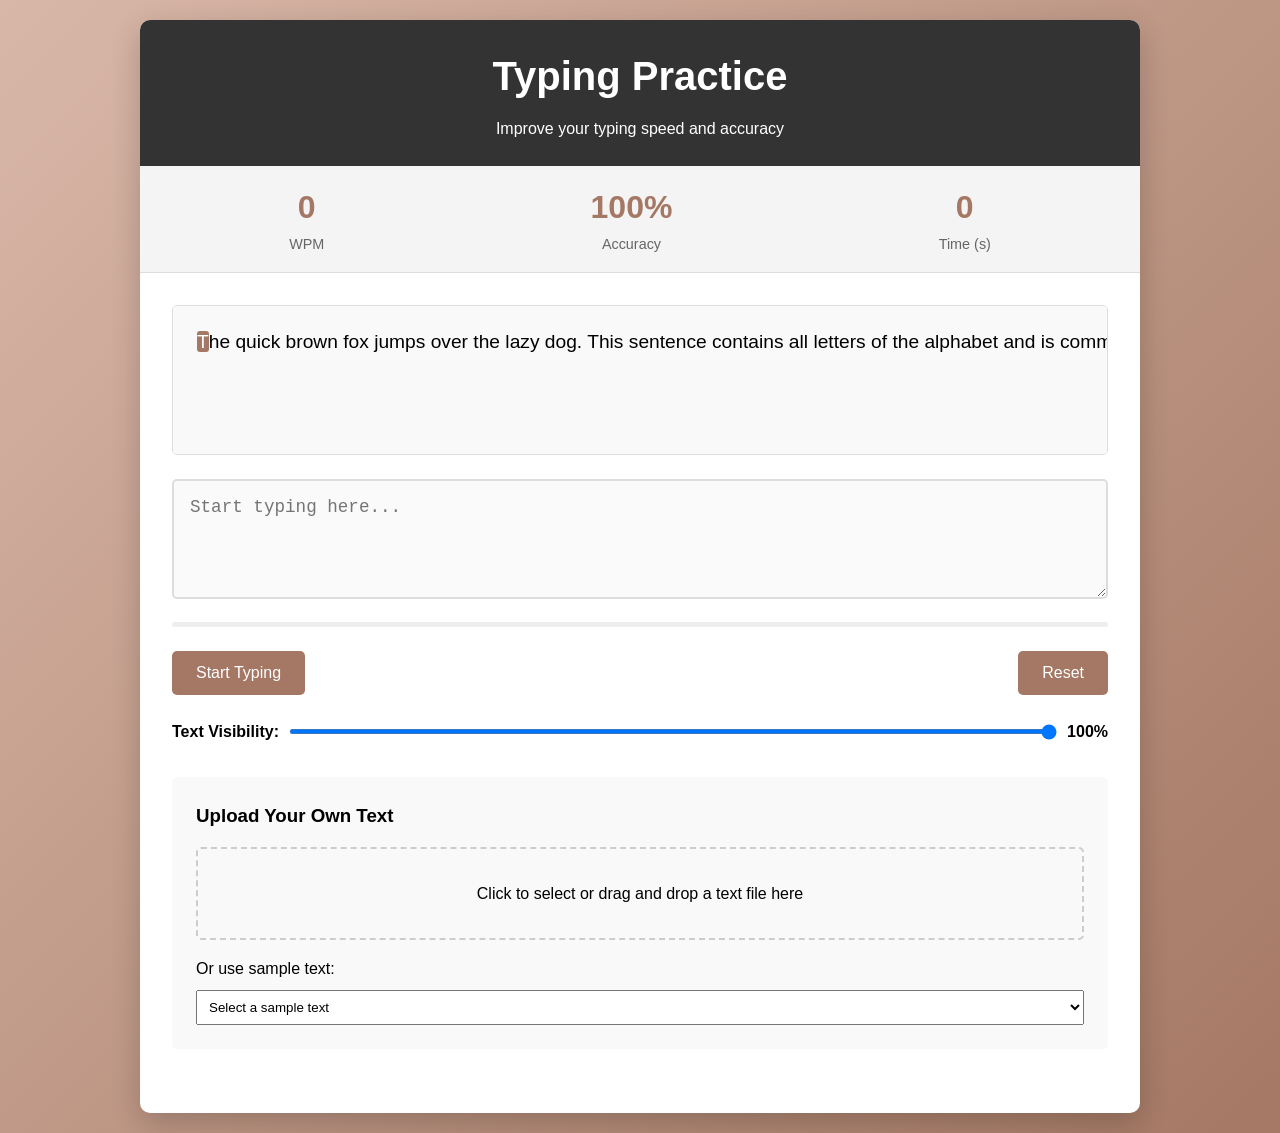
==== index.html @ 1a1278f7 "添加" ====
<!DOCTYPE html>
<html lang="en">
<head>
    <meta charset="UTF-8">
    <meta name="viewport" content="width=device-width, initial-scale=1.0">
    <title>Typing Practice Website</title>
    <style>
        :root {
            /* Pantone 2025 trend color: Mocha Mousse */
            --pantone-main: #a47864;
            --pantone-dark: #8b6655;
            --pantone-light: #d9b7a8;
            --pantone-bg: #f3e7e1;
        }

        * {
            margin: 0;
            padding: 0;
            box-sizing: border-box;
        }
        
        body {
            font-family: 'Segoe UI', Tahoma, Geneva, Verdana, sans-serif;
            line-height: 1.6;
            background: linear-gradient(135deg, var(--pantone-light) 0%, var(--pantone-main) 100%);
            min-height: 100vh;
            padding: 20px;
        }
        
        .container {
            max-width: 1000px;
            margin: 0 auto;
            background: white;
            border-radius: 10px;
            box-shadow: 0 10px 30px rgba(0,0,0,0.2);
            overflow: hidden;
        }
        
        header {
            background: #333;
            color: white;
            padding: 1.5rem;
            text-align: center;
        }
        
        h1 {
            font-size: 2.5rem;
            margin-bottom: 0.5rem;
        }
        
        .stats {
            display: flex;
            justify-content: space-around;
            background: #f4f4f4;
            padding: 1rem;
            border-bottom: 1px solid #ddd;
        }
        
        .stat-box {
            text-align: center;
        }
        
        .stat-value {
            font-size: 2rem;
            font-weight: bold;
            color: var(--pantone-main);
        }
        
        .stat-label {
            font-size: 0.9rem;
            color: #666;
        }
        
        .content {
            padding: 2rem;
        }
        
        .text-display {
            background: #f9f9f9;
            border: 1px solid #ddd;
            border-radius: 5px;
            padding: 1.5rem;
            margin-bottom: 1.5rem;
            font-size: 1.2rem;
            line-height: 1.2;
            min-height: 150px;
            max-height: 200px;
            overflow-y: auto;
            white-space: pre;
            word-break: break-word;
        }
        
        .text-input {
            width: 100%;
            height: 120px;
            padding: 1rem;
            border: 2px solid #ddd;
            border-radius: 5px;
            font-size: 1.1rem;
            resize: vertical;
        }
        
        .text-input:focus {
            outline: none;
            border-color: var(--pantone-main);
        }
        
        .controls {
            display: flex;
            justify-content: space-between;
            margin: 1.5rem 0;
            gap: 10px;
        }
        
        button {
            padding: 0.8rem 1.5rem;
            background: var(--pantone-main);
            color: white;
            border: none;
            border-radius: 5px;
            cursor: pointer;
            font-size: 1rem;
            transition: background 0.3s;
        }

        button:hover {
            background: var(--pantone-dark);
        }
        
        .upload-section {
            margin: 2rem 0;
            padding: 1.5rem;
            background: #f9f9f9;
            border-radius: 5px;
        }
        
        .upload-area {
            border: 2px dashed #ccc;
            padding: 2rem;
            text-align: center;
            margin: 1rem 0;
            border-radius: 5px;
            cursor: pointer;
        }
        
        .upload-area:hover {
            border-color: var(--pantone-main);
            background: var(--pantone-bg);
        }
        
        .character {
            position: relative;
        }
        
        .character.correct {
            color: #2ecc71 !important;
        }
        
        .character.incorrect {
            color: #e74c3c !important;
            text-decoration: underline;
        }
        
        .character.current {
            background-color: var(--pantone-main);
            color: white !important;
            border-radius: 3px;
        }
        
        .result {
            margin-top: 1.5rem;
            padding: 1rem;
            background: #e8f4f8;
            border-radius: 5px;
            display: none;
        }
        
        .result.show {
            display: block;
        }
        
        .progress-bar {
            height: 5px;
            background: #eee;
            border-radius: 3px;
            overflow: hidden;
            margin: 1rem 0;
        }
        
        .progress {
            height: 100%;
            background: var(--pantone-main);
            width: 0%;
            transition: width 0.3s;
        }
        
        .memorization-controls {
            margin: 1.5rem 0;
            display: flex;
            align-items: center;
            gap: 10px;
        }
        
        .memorization-controls label {
            font-weight: bold;
        }
        
        .memorization-controls input[type="range"] {
            flex: 1;
            height: 5px;
        }
        
        .memorization-controls span {
            font-weight: bold;
            min-width: 40px;
        }
    </style>
</head>
<body>
    <div class="container">
        <header>
            <h1>Typing Practice</h1>
            <p>Improve your typing speed and accuracy</p>
        </header>
        
        <div class="stats">
            <div class="stat-box">
                <div class="stat-value" id="wpm">0</div>
                <div class="stat-label">WPM</div>
            </div>
            <div class="stat-box">
                <div class="stat-value" id="accuracy">100%</div>
                <div class="stat-label">Accuracy</div>
            </div>
            <div class="stat-box">
                <div class="stat-value" id="timer">0</div>
                <div class="stat-label">Time (s)</div>
            </div>
        </div>
        
        <div class="content">
            <div class="text-display" id="textDisplay"></div>
            
            <textarea 
                class="text-input" 
                id="textInput" 
                placeholder="Start typing here..." 
                disabled
            ></textarea>
            
            <div class="progress-bar">
                <div class="progress" id="progressBar"></div>
            </div>
            
            <div class="controls">
                <button id="startBtn">Start Typing</button>
                <button id="resetBtn">Reset</button>
            </div>
            
            <div class="memorization-controls">
                <label for="opacitySlider">Text Visibility:</label>
                <input type="range" id="opacitySlider" min="0" max="100" value="100">
                <span id="opacityValue">100%</span>
            </div>
            
            <div class="upload-section">
                <h3>Upload Your Own Text</h3>
                <div class="upload-area" id="uploadArea">
                    <p>Click to select or drag and drop a text file here</p>
                    <input type="file" id="fileInput" accept=".txt" style="display: none;">
                </div>
                <p>Or use sample text:</p>
                <select id="sampleText" style="width: 100%; padding: 0.5rem; margin-top: 0.5rem;">
                    <option value="">Select a sample text</option>
                    <option value="The quick brown fox jumps over the lazy dog. This sentence contains all letters of the alphabet and is commonly used for typing practice.">English Pangram</option>
                    <option value="Programming is the process of creating a set of instructions that tell a computer how to perform a task. Programming can be done using various languages like JavaScript, Python, Java, and C++.">Programming Text</option>
                    <option value="Typing speed is measured in words per minute. The average typing speed is around 40 words per minute. Professional typists can achieve speeds of 65 to 75 words per minute.">Typing Text</option>
                </select>
            </div>
            
            <div class="result" id="result">
                <h3>Typing Results</h3>
                <p><strong>Final WPM:</strong> <span id="finalWpm"></span></p>
                <p><strong>Accuracy:</strong> <span id="finalAccuracy"></span></p>
                <p><strong>Characters:</strong> Correct: <span id="correctChars"></span>, Incorrect: <span id="incorrectChars"></span>, Total: <span id="totalChars"></span></p>
            </div>
        </div>
    </div>

    <script>
        document.addEventListener('DOMContentLoaded', function() {
            // Elements
            const textDisplay = document.getElementById('textDisplay');
            const textInput = document.getElementById('textInput');
            const startBtn = document.getElementById('startBtn');
            const resetBtn = document.getElementById('resetBtn');
            const wpmDisplay = document.getElementById('wpm');
            const accuracyDisplay = document.getElementById('accuracy');
            const timerDisplay = document.getElementById('timer');
            const fileInput = document.getElementById('fileInput');
            const uploadArea = document.getElementById('uploadArea');
            const sampleText = document.getElementById('sampleText');
            const resultDiv = document.getElementById('result');
            const progressBar = document.getElementById('progressBar');
            const opacitySlider = document.getElementById('opacitySlider');
            const opacityValue = document.getElementById('opacityValue');
            
            // Sample texts
            const sampleTexts = [
                "The quick brown fox jumps over the lazy dog. This sentence contains all letters of the alphabet and is commonly used for typing practice.",
                "Programming is the process of creating a set of instructions that tell a computer how to perform a task. Programming can be done using various languages like JavaScript, Python, Java, and C++.",
                "Typing speed is measured in words per minute. The average typing speed is around 40 words per minute. Professional typists can achieve speeds of 65 to 75 words per minute."
            ];
            
            // State variables
            let currentText = sampleTexts[0];
            let startTime = null;
            let timerInterval = null;
            let timeElapsed = 0; // seconds elapsed
            let totalChars = 0;
            let correctChars = 0;
            let incorrectChars = 0;
            let currentIndex = 0;

            function isTextFile(file) {
                return !!file && (file.type === 'text/plain' || /\.txt$/i.test(file.name));
            }
            
            // Initialize the page
            function init() {
                opacityValue.textContent = opacitySlider.value + '%';
                renderText();
                textInput.disabled = true;
                updateStats();
            }
            
            // Render the text to be typed with styling
            function renderText() {
                textDisplay.innerHTML = '';
                
                for (let i = 0; i < currentText.length; i++) {
                    const charSpan = document.createElement('span');
                    
                    // Handle carriage return characters that appear as extra spaces
                    if (currentText[i] === '\r') {
                        charSpan.textContent = '';
                    } else {
                        charSpan.textContent = currentText[i];
                    }
                    
                    charSpan.classList.add('character');
                    
                    // Apply opacity based on slider value
                    const opacityValue = opacitySlider.value / 100;
                    
                    if (i < currentIndex) {
                        if (currentText[i] === textInput.value[i]) {
                            charSpan.classList.add('correct');
                            charSpan.style.opacity = '1';
                        } else {
                            charSpan.classList.add('incorrect');
                            charSpan.style.opacity = '1';
                        }
                    } else if (i === currentIndex) {
                        charSpan.classList.add('current');
                        charSpan.style.opacity = opacityValue.toString();
                    } else {
                        charSpan.style.opacity = opacityValue.toString();
                    }
                    
                    textDisplay.appendChild(charSpan);
                }
                
                // Update progress bar
                const progress = (currentIndex / currentText.length) * 100;
                progressBar.style.width = `${progress}%`;
            }
            
            // Scroll to keep current character in view
            function scrollToCurrentChar() {
                // Only scroll when the text content is actually taller than the display area
                if (currentIndex > 0 && textDisplay.scrollHeight > textDisplay.clientHeight) {
                    const allChars = textDisplay.querySelectorAll('.character');
                    if (allChars[currentIndex]) {
                        const currentCharElement = allChars[currentIndex];
                        
                        // Get the position of the current character
                        const containerHeight = textDisplay.clientHeight;
                        const charTop = currentCharElement.offsetTop;
                        const charBottom = charTop + currentCharElement.offsetHeight;
                        
                        // Only scroll when the character is outside the visible area
                        // This means we only scroll down when the current character is below the view
                        if (charBottom > textDisplay.scrollTop + containerHeight) {
                            // Scroll down just enough to see the character
                            textDisplay.scrollTop = charBottom - containerHeight + 20;
                        }
                    }
                }
            }
            
            // Update statistics display
            function updateStats() {
                if (startTime && !textInput.disabled) {
                    timeElapsed = (Date.now() - startTime) / 1000;
                }
                const wpm = calculateWPM();
                const accuracy = calculateAccuracy();
                
                wpmDisplay.textContent = Math.round(wpm);
                accuracyDisplay.textContent = `${Math.round(accuracy)}%`;
                timerDisplay.textContent = Math.floor(timeElapsed);
            }
            
            // Calculate words per minute
            function calculateWPM() {
                if (!startTime) return 0;
                
                const timeInMinutes = timeElapsed / 60; // in minutes
                const wordsTyped = correctChars / 5; // Assuming 5 characters = 1 word
                
                return timeInMinutes > 0 ? wordsTyped / timeInMinutes : 0;
            }
            
            // Calculate accuracy percentage
            function calculateAccuracy() {
                if (totalChars === 0) return 100;
                return (correctChars / totalChars) * 100;
            }
            
            // Start the typing test
            function startTyping() {
                if (!currentText) {
                    alert('Please select or upload a text to start typing.');
                    return;
                }
                
                textInput.disabled = false;
                textInput.value = '';
                textInput.focus();
                startTime = Date.now();
                timeElapsed = 0; // Reset elapsed time
                totalChars = 0;
                correctChars = 0;
                incorrectChars = 0;
                currentIndex = 0;
                
                // Start the timer
                clearInterval(timerInterval);
                timerInterval = setInterval(updateTimer, 1000);
                
                // Reset result display
                resultDiv.classList.remove('show');
                
                renderText();
                // Ensure the display starts at the top
                textDisplay.scrollTop = 0;
                updateStats();
            }
            
            // Update the timer
            function updateTimer() {
                timeElapsed = (Date.now() - startTime) / 1000;
                updateStats();
            }
            
            // Finish the typing test
            function finishTest() {
                clearInterval(timerInterval);
                timeElapsed = (Date.now() - startTime) / 1000;
                textInput.disabled = true;
                
                // Calculate final stats
                const finalWpm = calculateWPM();
                const finalAccuracy = calculateAccuracy();
                
                // Update result display
                document.getElementById('finalWpm').textContent = Math.round(finalWpm);
                document.getElementById('finalAccuracy').textContent = `${Math.round(finalAccuracy)}%`;
                document.getElementById('correctChars').textContent = correctChars;
                document.getElementById('incorrectChars').textContent = incorrectChars;
                document.getElementById('totalChars').textContent = totalChars;
                
                resultDiv.classList.add('show');
            }
            
            // Handle input changes
            function handleInput() {
                const typedValue = textInput.value;
                
                if (!startTime) {
                    startTime = Date.now();
                }
                
                // Calculate characters stats
                totalChars = typedValue.length;
                correctChars = 0;
                incorrectChars = 0;
                
                for (let i = 0; i < typedValue.length; i++) {
                    if (i < currentText.length && typedValue[i] === currentText[i]) {
                        correctChars++;
                    } else {
                        incorrectChars++;
                    }
                }
                
                // Update current index for highlighting
                currentIndex = typedValue.length;
                
                // Check if the user has completed the text
                if (currentIndex >= currentText.length && currentText.length > 0) {
                    finishTest();
                }
                
                renderText();
                // Only scroll after a short delay to ensure DOM is updated
                setTimeout(() => {
                    scrollToCurrentChar();
                }, 10);
                updateStats();
            }
            
            // Reset the test
            function resetTest() {
                clearInterval(timerInterval);
                textInput.disabled = true;
                textInput.value = '';
                startTime = null;
                timeElapsed = 0;
                totalChars = 0;
                correctChars = 0;
                incorrectChars = 0;
                currentIndex = 0;
                
                resultDiv.classList.remove('show');
                
                renderText();
                // Ensure the display starts at the top
                if (textDisplay) {
                    textDisplay.scrollTop = 0;
                }
                updateStats();
            }
            
            // Load text from file
            function loadTextFromFile(file) {
                const reader = new FileReader();
                
                reader.onload = function(e) {
                    // Normalize line endings to ensure consistency
                    currentText = e.target.result.replace(/\r\n/g, '\n').replace(/\r/g, '\n');
                    resetTest();
                    renderText();
                };
                
                reader.onerror = function() {
                    alert('Error reading file');
                };
                
                reader.readAsText(file);
            }
            
            // Event listeners
            startBtn.addEventListener('click', startTyping);
            
            resetBtn.addEventListener('click', resetTest);
            
            textInput.addEventListener('input', handleInput);
            
            // Opacity slider event
            opacitySlider.addEventListener('input', function() {
                opacityValue.textContent = this.value + '%';
                renderText();
            });
            
            uploadArea.addEventListener('click', () => {
                fileInput.click();
            });
            
            uploadArea.addEventListener('dragover', (e) => {
                e.preventDefault();
                uploadArea.style.borderColor = '#a47864';
                uploadArea.style.backgroundColor = '#f3e7e1';
            });
            
            uploadArea.addEventListener('dragleave', () => {
                uploadArea.style.borderColor = '#ccc';
                uploadArea.style.backgroundColor = '';
            });
            
            uploadArea.addEventListener('drop', (e) => {
                e.preventDefault();
                uploadArea.style.borderColor = '#ccc';
                uploadArea.style.backgroundColor = '';
                
                if (e.dataTransfer.files.length) {
                    const file = e.dataTransfer.files[0];
                    if (isTextFile(file)) {
                        loadTextFromFile(file);
                    } else {
                        alert('Please upload a text file (.txt)');
                    }
                }
            });
            
            fileInput.addEventListener('change', function() {
                if (this.files.length) {
                    const file = this.files[0];
                    if (isTextFile(file)) {
                        loadTextFromFile(file);
                    } else {
                        alert('Please upload a text file (.txt)');
                    }
                }
            });
            
            sampleText.addEventListener('change', function() {
                if (this.value) {
                    currentText = this.value;
                    resetTest();
                    renderText();
                }
            });
            
            // Initialize the page
            init();
        });
    </script>
</body>
</html>
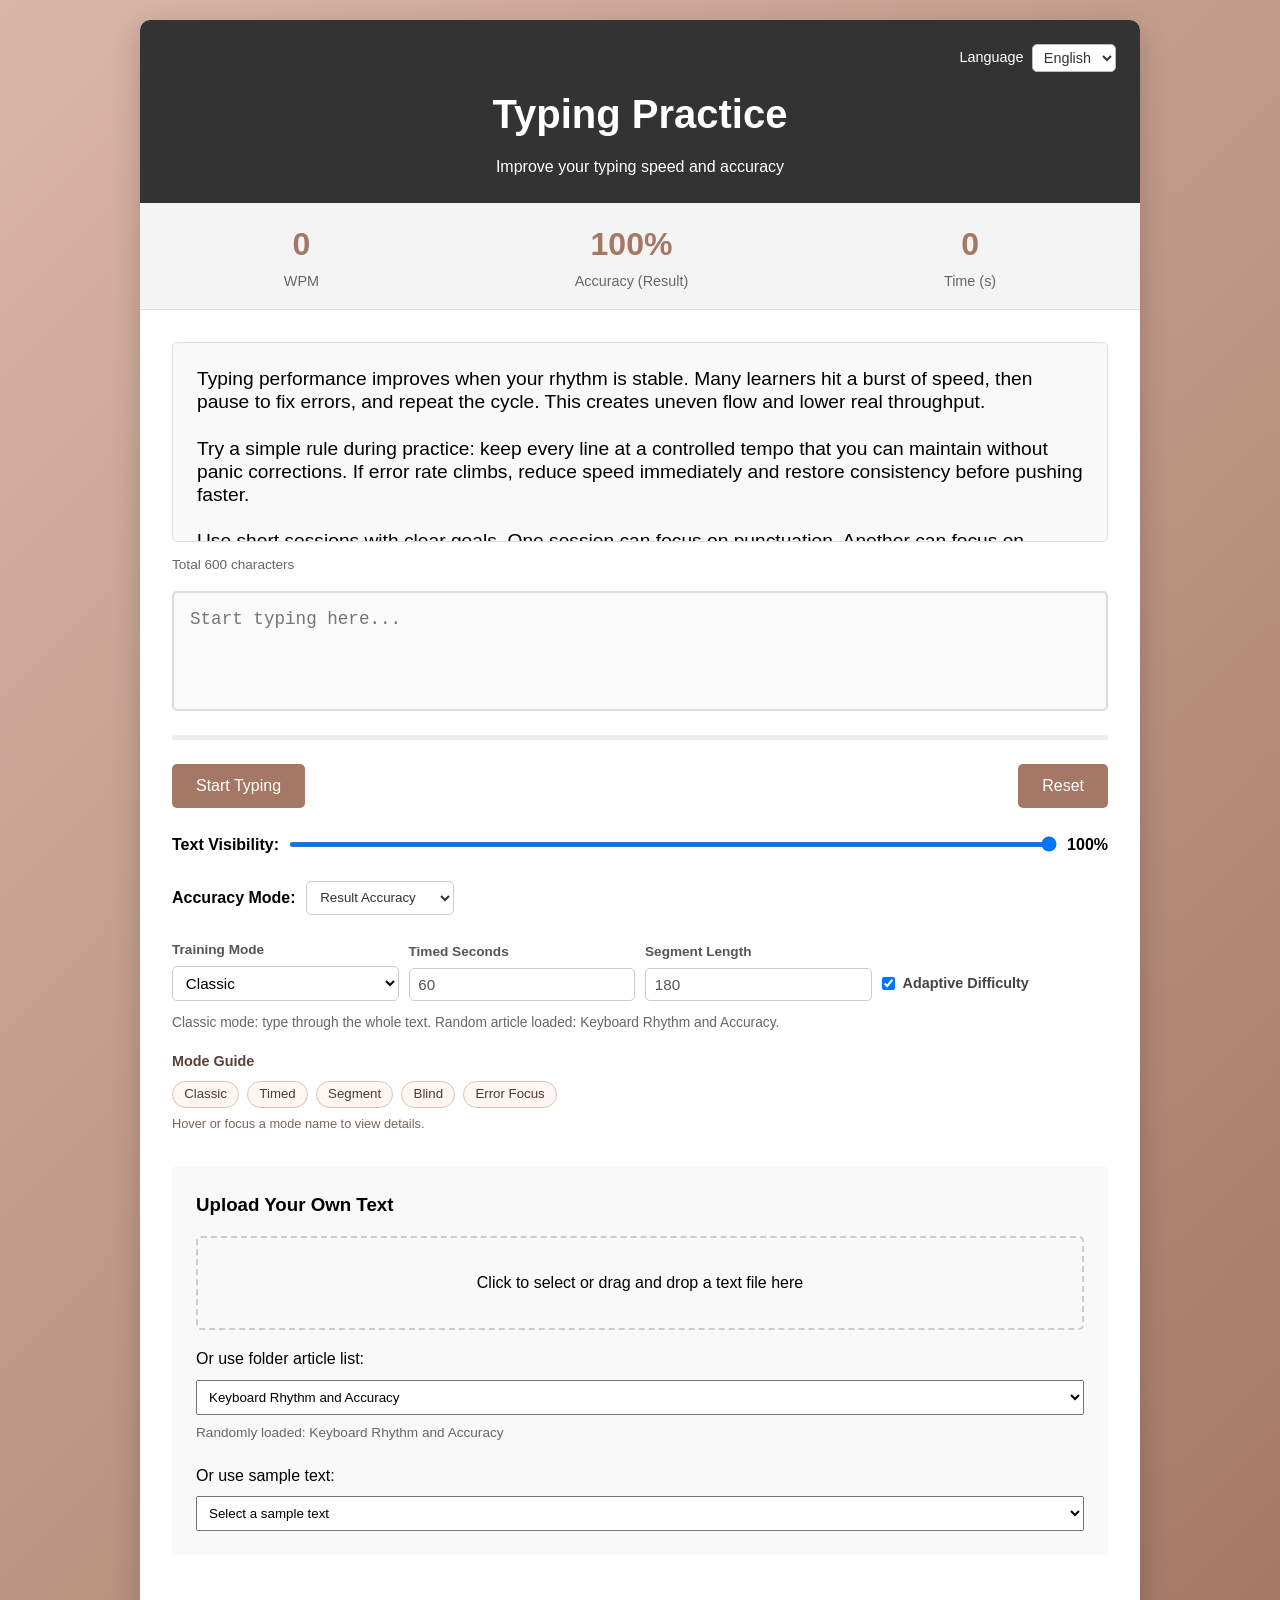
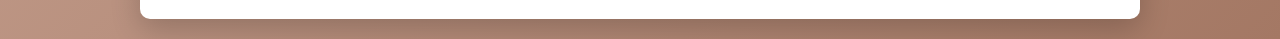
==== commit 67958ad0: "更新" ====
--- a/index.html
+++ b/index.html
@@ -25,6 +25,7 @@
             background: linear-gradient(135deg, var(--pantone-light) 0%, var(--pantone-main) 100%);
             min-height: 100vh;
             padding: 20px;
+            overflow-x: hidden;
         }
         
         .container {
@@ -42,6 +43,28 @@
             padding: 1.5rem;
             text-align: center;
         }
+
+        .header-toolbar {
+            display: flex;
+            justify-content: flex-end;
+            margin-bottom: 0.6rem;
+        }
+
+        .language-control {
+            display: inline-flex;
+            align-items: center;
+            gap: 8px;
+            font-size: 0.9rem;
+        }
+
+        .language-control select {
+            padding: 0.25rem 0.45rem;
+            border: 1px solid #bbb;
+            border-radius: 5px;
+            background: #fff;
+            color: #333;
+            font-size: 0.9rem;
+        }
         
         h1 {
             font-size: 2.5rem;
@@ -83,11 +106,12 @@
             margin-bottom: 1.5rem;
             font-size: 1.2rem;
             line-height: 1.2;
-            min-height: 150px;
-            max-height: 200px;
+            height: 200px;
             overflow-y: auto;
-            white-space: pre;
-            word-break: break-word;
+            overflow-x: hidden;
+            white-space: pre-wrap;
+            word-break: normal;
+            overflow-wrap: break-word;
         }
         
         .text-input {
@@ -97,7 +121,12 @@
             border: 2px solid #ddd;
             border-radius: 5px;
             font-size: 1.1rem;
-            resize: vertical;
+            resize: none;
+            overflow-x: hidden;
+            overflow-y: auto;
+            white-space: pre-wrap;
+            word-break: normal;
+            overflow-wrap: break-word;
         }
         
         .text-input:focus {
@@ -132,6 +161,27 @@
             padding: 1.5rem;
             background: #f9f9f9;
             border-radius: 5px;
+        }
+
+        .folder-articles {
+            margin: 0.8rem 0 1.2rem;
+        }
+
+        .folder-articles select {
+            width: 100%;
+            padding: 0.5rem;
+            margin-top: 0.5rem;
+        }
+
+        .article-status {
+            margin-top: 0.45rem;
+            font-size: 0.85rem;
+            color: #666;
+        }
+
+        .article-status.error {
+            color: #b03a2e;
+            font-weight: bold;
         }
         
         .upload-area {
@@ -214,37 +264,209 @@
             font-weight: bold;
             min-width: 40px;
         }
+
+        .accuracy-controls {
+            margin: 1rem 0 1.5rem;
+            display: flex;
+            align-items: center;
+            gap: 10px;
+        }
+
+        .accuracy-controls label {
+            font-weight: bold;
+        }
+
+        .accuracy-controls select {
+            padding: 0.45rem 0.6rem;
+            border: 1px solid #ccc;
+            border-radius: 5px;
+            background: #fff;
+            color: #333;
+        }
+
+        .render-hint {
+            margin: -0.8rem 0 1rem;
+            font-size: 0.85rem;
+            color: #666;
+        }
+
+        .window-marker {
+            color: #777;
+            font-style: italic;
+        }
+
+        .mode-controls {
+            margin: 0 0 1.2rem;
+            display: grid;
+            grid-template-columns: repeat(auto-fit, minmax(140px, 1fr));
+            gap: 10px;
+            align-items: end;
+        }
+
+        .field {
+            display: flex;
+            flex-direction: column;
+            gap: 0.35rem;
+        }
+
+        .field label {
+            font-size: 0.85rem;
+            color: #555;
+            font-weight: bold;
+        }
+
+        .field input,
+        .field select {
+            padding: 0.45rem 0.55rem;
+            border: 1px solid #ccc;
+            border-radius: 5px;
+            font-size: 0.95rem;
+            background: #fff;
+        }
+
+        .toggle-field {
+            display: flex;
+            align-items: center;
+            gap: 8px;
+            padding-bottom: 0.4rem;
+        }
+
+        .toggle-field label {
+            margin: 0;
+            font-size: 0.9rem;
+            color: #444;
+            font-weight: bold;
+        }
+
+        .mode-hint {
+            margin: -0.5rem 0 1rem;
+            font-size: 0.86rem;
+            color: #666;
+        }
+
+        .mode-intro-panel {
+            margin: 0.6rem 0 1.1rem;
+        }
+
+        .mode-intro-title {
+            font-size: 0.9rem;
+            font-weight: bold;
+            color: #5a4137;
+            margin-bottom: 0.45rem;
+        }
+
+        .mode-intro-list {
+            display: flex;
+            flex-wrap: wrap;
+            gap: 8px;
+        }
+
+        .mode-intro-item {
+            border: 1px solid #d7c2b8;
+            background: #fff6f1;
+            color: #4a3b33;
+            border-radius: 999px;
+            padding: 0.28rem 0.7rem;
+            font-size: 0.83rem;
+            cursor: help;
+            line-height: 1.2;
+        }
+
+        .mode-intro-item:focus-visible {
+            outline: 2px solid var(--pantone-main);
+            outline-offset: 2px;
+        }
+
+        .mode-intro-hint {
+            margin-top: 0.4rem;
+            font-size: 0.8rem;
+            color: #7a655b;
+        }
+
+        .mode-tooltip {
+            position: fixed;
+            z-index: 1000;
+            max-width: 340px;
+            background: rgba(36, 31, 29, 0.95);
+            color: #fff;
+            border-radius: 8px;
+            padding: 0.58rem 0.72rem;
+            font-size: 0.84rem;
+            line-height: 1.45;
+            box-shadow: 0 8px 22px rgba(0, 0, 0, 0.25);
+            pointer-events: none;
+        }
+
+        .review-grid {
+            margin-top: 0.8rem;
+            display: grid;
+            gap: 0.4rem;
+        }
+
+        .warning-text {
+            margin-top: 0.6rem;
+            color: #b03a2e;
+            font-weight: bold;
+        }
+
+        .success-text {
+            margin-top: 0.6rem;
+            color: #1f7a47;
+            font-weight: bold;
+        }
+
+        @media (max-width: 640px) {
+            .stats {
+                flex-wrap: wrap;
+                gap: 12px;
+            }
+
+            .controls {
+                flex-direction: column;
+            }
+        }
     </style>
 </head>
 <body>
     <div class="container">
         <header>
-            <h1>Typing Practice</h1>
-            <p>Improve your typing speed and accuracy</p>
+            <div class="header-toolbar">
+                <div class="language-control">
+                    <label for="languageSelect" id="languageLabel">Language</label>
+                    <select id="languageSelect">
+                        <option value="zh">中文</option>
+                        <option value="en">English</option>
+                    </select>
+                </div>
+            </div>
+            <h1 id="headerTitle">Typing Practice</h1>
+            <p id="headerSubtitle">Improve your typing speed and accuracy</p>
         </header>
         
         <div class="stats">
             <div class="stat-box">
                 <div class="stat-value" id="wpm">0</div>
-                <div class="stat-label">WPM</div>
+                <div class="stat-label" id="wpmLabel">WPM</div>
             </div>
             <div class="stat-box">
                 <div class="stat-value" id="accuracy">100%</div>
-                <div class="stat-label">Accuracy</div>
+                <div class="stat-label" id="accuracyLabel">Accuracy (Result)</div>
             </div>
             <div class="stat-box">
                 <div class="stat-value" id="timer">0</div>
-                <div class="stat-label">Time (s)</div>
+                <div class="stat-label" id="timerLabel">Time (s)</div>
             </div>
         </div>
         
         <div class="content">
             <div class="text-display" id="textDisplay"></div>
+            <div class="render-hint" id="renderHint"></div>
             
             <textarea 
                 class="text-input" 
                 id="textInput" 
                 placeholder="Start typing here..." 
+                wrap="soft"
                 disabled
             ></textarea>
             
@@ -258,374 +480,104 @@
             </div>
             
             <div class="memorization-controls">
-                <label for="opacitySlider">Text Visibility:</label>
+                <label for="opacitySlider" id="opacityLabel">Text Visibility:</label>
                 <input type="range" id="opacitySlider" min="0" max="100" value="100">
                 <span id="opacityValue">100%</span>
             </div>
+
+            <div class="accuracy-controls">
+                <label for="accuracyMode" id="accuracyModeLabel">Accuracy Mode:</label>
+                <select id="accuracyMode">
+                    <option value="result" id="accuracyOptionResult">Result Accuracy</option>
+                    <option value="process" id="accuracyOptionProcess">Process Accuracy</option>
+                </select>
+            </div>
+
+            <div class="mode-controls">
+                <div class="field">
+                    <label for="trainingMode" id="trainingModeLabel">Training Mode</label>
+                    <select id="trainingMode">
+                        <option value="classic" id="modeOptionClassic">Classic</option>
+                        <option value="timed" id="modeOptionTimed">Timed</option>
+                        <option value="segment" id="modeOptionSegment">Segment</option>
+                        <option value="blind" id="modeOptionBlind">Blind</option>
+                        <option value="error" id="modeOptionError">Error Focus</option>
+                    </select>
+                </div>
+                <div class="field">
+                    <label for="timedSeconds" id="timedSecondsLabel">Timed Seconds</label>
+                    <input type="number" id="timedSeconds" min="15" max="600" step="5" value="60">
+                </div>
+                <div class="field">
+                    <label for="segmentLength" id="segmentLengthLabel">Segment Length</label>
+                    <input type="number" id="segmentLength" min="60" max="1200" step="20" value="180">
+                </div>
+                <div class="toggle-field">
+                    <input type="checkbox" id="adaptiveToggle" checked>
+                    <label for="adaptiveToggle" id="adaptiveToggleLabel">Adaptive Difficulty</label>
+                </div>
+            </div>
+            <div class="mode-hint" id="modeHint"></div>
+            <div class="mode-intro-panel">
+                <p class="mode-intro-title" id="modeIntroTitle">Mode Guide</p>
+                <div class="mode-intro-list">
+                    <button type="button" class="mode-intro-item" data-mode="classic" id="modeInfoClassic">Classic</button>
+                    <button type="button" class="mode-intro-item" data-mode="timed" id="modeInfoTimed">Timed</button>
+                    <button type="button" class="mode-intro-item" data-mode="segment" id="modeInfoSegment">Segment</button>
+                    <button type="button" class="mode-intro-item" data-mode="blind" id="modeInfoBlind">Blind</button>
+                    <button type="button" class="mode-intro-item" data-mode="error" id="modeInfoError">Error Focus</button>
+                </div>
+                <p class="mode-intro-hint" id="modeIntroHint">Hover over a mode name to view details.</p>
+            </div>
+            <div class="mode-tooltip" id="modeTooltip" role="tooltip" hidden></div>
             
             <div class="upload-section">
-                <h3>Upload Your Own Text</h3>
+                <h3 id="uploadTitle">Upload Your Own Text</h3>
                 <div class="upload-area" id="uploadArea">
-                    <p>Click to select or drag and drop a text file here</p>
+                    <p id="uploadHint">Click to select or drag and drop a text file here</p>
                     <input type="file" id="fileInput" accept=".txt" style="display: none;">
                 </div>
-                <p>Or use sample text:</p>
+                <div class="folder-articles">
+                    <p id="folderListLabel">Or use folder article list:</p>
+                    <select id="articleSelect">
+                        <option value="">Loading folder articles...</option>
+                    </select>
+                    <p class="article-status" id="articleStatus"></p>
+                </div>
+                <p id="sampleListLabel">Or use sample text:</p>
                 <select id="sampleText" style="width: 100%; padding: 0.5rem; margin-top: 0.5rem;">
-                    <option value="">Select a sample text</option>
-                    <option value="The quick brown fox jumps over the lazy dog. This sentence contains all letters of the alphabet and is commonly used for typing practice.">English Pangram</option>
-                    <option value="Programming is the process of creating a set of instructions that tell a computer how to perform a task. Programming can be done using various languages like JavaScript, Python, Java, and C++.">Programming Text</option>
-                    <option value="Typing speed is measured in words per minute. The average typing speed is around 40 words per minute. Professional typists can achieve speeds of 65 to 75 words per minute.">Typing Text</option>
+                    <option value="" id="samplePlaceholder">Select a sample text</option>
                 </select>
             </div>
             
             <div class="result" id="result">
-                <h3>Typing Results</h3>
-                <p><strong>Final WPM:</strong> <span id="finalWpm"></span></p>
-                <p><strong>Accuracy:</strong> <span id="finalAccuracy"></span></p>
-                <p><strong>Characters:</strong> Correct: <span id="correctChars"></span>, Incorrect: <span id="incorrectChars"></span>, Total: <span id="totalChars"></span></p>
+                <h3 id="resultTitle">Typing Results</h3>
+                <p><strong id="finalWpmLabel">Final WPM:</strong> <span id="finalWpm"></span></p>
+                <p><strong id="finalResultAccuracyLabel">Result Accuracy:</strong> <span id="finalResultAccuracy"></span></p>
+                <p><strong id="finalProcessAccuracyLabel">Process Accuracy:</strong> <span id="finalProcessAccuracy"></span></p>
+                <p>
+                    <strong id="resultCharsLabel">Result Characters:</strong>
+                    <span id="resultCorrectLabel">Correct:</span> <span id="correctChars"></span>,
+                    <span id="resultIncorrectLabel">Incorrect:</span> <span id="incorrectChars"></span>,
+                    <span id="resultTotalLabel">Total:</span> <span id="totalChars"></span>
+                </p>
+                <p>
+                    <strong id="processCharsLabel">Process Keystrokes:</strong>
+                    <span id="processCorrectLabel">Correct:</span> <span id="processCorrectChars"></span>,
+                    <span id="processIncorrectLabel">Incorrect:</span> <span id="processIncorrectChars"></span>,
+                    <span id="processTotalLabel">Total:</span> <span id="processTotalChars"></span>
+                </p>
+                <p><strong id="errorRateLabel">Error Rate:</strong> <span id="errorRate"></span></p>
+                <div class="review-grid">
+                    <p><strong id="topErrorCharsLabel">Top Error Characters:</strong> <span id="topErrorChars"></span></p>
+                    <p><strong id="topErrorWordsLabel">Top Error Words:</strong> <span id="topErrorWords"></span></p>
+                    <p><strong id="trainingSuggestionLabel">Training Suggestion:</strong> <span id="reviewSuggestion"></span></p>
+                </div>
+                <p id="antiCheatStatus"></p>
+                <p><strong id="adaptiveUpdateLabel">Adaptive Update:</strong> <span id="adaptiveUpdate"></span></p>
             </div>
         </div>
     </div>
-
-    <script>
-        document.addEventListener('DOMContentLoaded', function() {
-            // Elements
-            const textDisplay = document.getElementById('textDisplay');
-            const textInput = document.getElementById('textInput');
-            const startBtn = document.getElementById('startBtn');
-            const resetBtn = document.getElementById('resetBtn');
-            const wpmDisplay = document.getElementById('wpm');
-            const accuracyDisplay = document.getElementById('accuracy');
-            const timerDisplay = document.getElementById('timer');
-            const fileInput = document.getElementById('fileInput');
-            const uploadArea = document.getElementById('uploadArea');
-            const sampleText = document.getElementById('sampleText');
-            const resultDiv = document.getElementById('result');
-            const progressBar = document.getElementById('progressBar');
-            const opacitySlider = document.getElementById('opacitySlider');
-            const opacityValue = document.getElementById('opacityValue');
-            
-            // Sample texts
-            const sampleTexts = [
-                "The quick brown fox jumps over the lazy dog. This sentence contains all letters of the alphabet and is commonly used for typing practice.",
-                "Programming is the process of creating a set of instructions that tell a computer how to perform a task. Programming can be done using various languages like JavaScript, Python, Java, and C++.",
-                "Typing speed is measured in words per minute. The average typing speed is around 40 words per minute. Professional typists can achieve speeds of 65 to 75 words per minute."
-            ];
-            
-            // State variables
-            let currentText = sampleTexts[0];
-            let startTime = null;
-            let timerInterval = null;
-            let timeElapsed = 0; // seconds elapsed
-            let totalChars = 0;
-            let correctChars = 0;
-            let incorrectChars = 0;
-            let currentIndex = 0;
-
-            function isTextFile(file) {
-                return !!file && (file.type === 'text/plain' || /\.txt$/i.test(file.name));
-            }
-            
-            // Initialize the page
-            function init() {
-                opacityValue.textContent = opacitySlider.value + '%';
-                renderText();
-                textInput.disabled = true;
-                updateStats();
-            }
-            
-            // Render the text to be typed with styling
-            function renderText() {
-                textDisplay.innerHTML = '';
-                
-                for (let i = 0; i < currentText.length; i++) {
-                    const charSpan = document.createElement('span');
-                    
-                    // Handle carriage return characters that appear as extra spaces
-                    if (currentText[i] === '\r') {
-                        charSpan.textContent = '';
-                    } else {
-                        charSpan.textContent = currentText[i];
-                    }
-                    
-                    charSpan.classList.add('character');
-                    
-                    // Apply opacity based on slider value
-                    const opacityValue = opacitySlider.value / 100;
-                    
-                    if (i < currentIndex) {
-                        if (currentText[i] === textInput.value[i]) {
-                            charSpan.classList.add('correct');
-                            charSpan.style.opacity = '1';
-                        } else {
-                            charSpan.classList.add('incorrect');
-                            charSpan.style.opacity = '1';
-                        }
-                    } else if (i === currentIndex) {
-                        charSpan.classList.add('current');
-                        charSpan.style.opacity = opacityValue.toString();
-                    } else {
-                        charSpan.style.opacity = opacityValue.toString();
-                    }
-                    
-                    textDisplay.appendChild(charSpan);
-                }
-                
-                // Update progress bar
-                const progress = (currentIndex / currentText.length) * 100;
-                progressBar.style.width = `${progress}%`;
-            }
-            
-            // Scroll to keep current character in view
-            function scrollToCurrentChar() {
-                // Only scroll when the text content is actually taller than the display area
-                if (currentIndex > 0 && textDisplay.scrollHeight > textDisplay.clientHeight) {
-                    const allChars = textDisplay.querySelectorAll('.character');
-                    if (allChars[currentIndex]) {
-                        const currentCharElement = allChars[currentIndex];
-                        
-                        // Get the position of the current character
-                        const containerHeight = textDisplay.clientHeight;
-                        const charTop = currentCharElement.offsetTop;
-                        const charBottom = charTop + currentCharElement.offsetHeight;
-                        
-                        // Only scroll when the character is outside the visible area
-                        // This means we only scroll down when the current character is below the view
-                        if (charBottom > textDisplay.scrollTop + containerHeight) {
-                            // Scroll down just enough to see the character
-                            textDisplay.scrollTop = charBottom - containerHeight + 20;
-                        }
-                    }
-                }
-            }
-            
-            // Update statistics display
-            function updateStats() {
-                if (startTime && !textInput.disabled) {
-                    timeElapsed = (Date.now() - startTime) / 1000;
-                }
-                const wpm = calculateWPM();
-                const accuracy = calculateAccuracy();
-                
-                wpmDisplay.textContent = Math.round(wpm);
-                accuracyDisplay.textContent = `${Math.round(accuracy)}%`;
-                timerDisplay.textContent = Math.floor(timeElapsed);
-            }
-            
-            // Calculate words per minute
-            function calculateWPM() {
-                if (!startTime) return 0;
-                
-                const timeInMinutes = timeElapsed / 60; // in minutes
-                const wordsTyped = correctChars / 5; // Assuming 5 characters = 1 word
-                
-                return timeInMinutes > 0 ? wordsTyped / timeInMinutes : 0;
-            }
-            
-            // Calculate accuracy percentage
-            function calculateAccuracy() {
-                if (totalChars === 0) return 100;
-                return (correctChars / totalChars) * 100;
-            }
-            
-            // Start the typing test
-            function startTyping() {
-                if (!currentText) {
-                    alert('Please select or upload a text to start typing.');
-                    return;
-                }
-                
-                textInput.disabled = false;
-                textInput.value = '';
-                textInput.focus();
-                startTime = Date.now();
-                timeElapsed = 0; // Reset elapsed time
-                totalChars = 0;
-                correctChars = 0;
-                incorrectChars = 0;
-                currentIndex = 0;
-                
-                // Start the timer
-                clearInterval(timerInterval);
-                timerInterval = setInterval(updateTimer, 1000);
-                
-                // Reset result display
-                resultDiv.classList.remove('show');
-                
-                renderText();
-                // Ensure the display starts at the top
-                textDisplay.scrollTop = 0;
-                updateStats();
-            }
-            
-            // Update the timer
-            function updateTimer() {
-                timeElapsed = (Date.now() - startTime) / 1000;
-                updateStats();
-            }
-            
-            // Finish the typing test
-            function finishTest() {
-                clearInterval(timerInterval);
-                timeElapsed = (Date.now() - startTime) / 1000;
-                textInput.disabled = true;
-                
-                // Calculate final stats
-                const finalWpm = calculateWPM();
-                const finalAccuracy = calculateAccuracy();
-                
-                // Update result display
-                document.getElementById('finalWpm').textContent = Math.round(finalWpm);
-                document.getElementById('finalAccuracy').textContent = `${Math.round(finalAccuracy)}%`;
-                document.getElementById('correctChars').textContent = correctChars;
-                document.getElementById('incorrectChars').textContent = incorrectChars;
-                document.getElementById('totalChars').textContent = totalChars;
-                
-                resultDiv.classList.add('show');
-            }
-            
-            // Handle input changes
-            function handleInput() {
-                const typedValue = textInput.value;
-                
-                if (!startTime) {
-                    startTime = Date.now();
-                }
-                
-                // Calculate characters stats
-                totalChars = typedValue.length;
-                correctChars = 0;
-                incorrectChars = 0;
-                
-                for (let i = 0; i < typedValue.length; i++) {
-                    if (i < currentText.length && typedValue[i] === currentText[i]) {
-                        correctChars++;
-                    } else {
-                        incorrectChars++;
-                    }
-                }
-                
-                // Update current index for highlighting
-                currentIndex = typedValue.length;
-                
-                // Check if the user has completed the text
-                if (currentIndex >= currentText.length && currentText.length > 0) {
-                    finishTest();
-                }
-                
-                renderText();
-                // Only scroll after a short delay to ensure DOM is updated
-                setTimeout(() => {
-                    scrollToCurrentChar();
-                }, 10);
-                updateStats();
-            }
-            
-            // Reset the test
-            function resetTest() {
-                clearInterval(timerInterval);
-                textInput.disabled = true;
-                textInput.value = '';
-                startTime = null;
-                timeElapsed = 0;
-                totalChars = 0;
-                correctChars = 0;
-                incorrectChars = 0;
-                currentIndex = 0;
-                
-                resultDiv.classList.remove('show');
-                
-                renderText();
-                // Ensure the display starts at the top
-                if (textDisplay) {
-                    textDisplay.scrollTop = 0;
-                }
-                updateStats();
-            }
-            
-            // Load text from file
-            function loadTextFromFile(file) {
-                const reader = new FileReader();
-                
-                reader.onload = function(e) {
-                    // Normalize line endings to ensure consistency
-                    currentText = e.target.result.replace(/\r\n/g, '\n').replace(/\r/g, '\n');
-                    resetTest();
-                    renderText();
-                };
-                
-                reader.onerror = function() {
-                    alert('Error reading file');
-                };
-                
-                reader.readAsText(file);
-            }
-            
-            // Event listeners
-            startBtn.addEventListener('click', startTyping);
-            
-            resetBtn.addEventListener('click', resetTest);
-            
-            textInput.addEventListener('input', handleInput);
-            
-            // Opacity slider event
-            opacitySlider.addEventListener('input', function() {
-                opacityValue.textContent = this.value + '%';
-                renderText();
-            });
-            
-            uploadArea.addEventListener('click', () => {
-                fileInput.click();
-            });
-            
-            uploadArea.addEventListener('dragover', (e) => {
-                e.preventDefault();
-                uploadArea.style.borderColor = '#a47864';
-                uploadArea.style.backgroundColor = '#f3e7e1';
-            });
-            
-            uploadArea.addEventListener('dragleave', () => {
-                uploadArea.style.borderColor = '#ccc';
-                uploadArea.style.backgroundColor = '';
-            });
-            
-            uploadArea.addEventListener('drop', (e) => {
-                e.preventDefault();
-                uploadArea.style.borderColor = '#ccc';
-                uploadArea.style.backgroundColor = '';
-                
-                if (e.dataTransfer.files.length) {
-                    const file = e.dataTransfer.files[0];
-                    if (isTextFile(file)) {
-                        loadTextFromFile(file);
-                    } else {
-                        alert('Please upload a text file (.txt)');
-                    }
-                }
-            });
-            
-            fileInput.addEventListener('change', function() {
-                if (this.files.length) {
-                    const file = this.files[0];
-                    if (isTextFile(file)) {
-                        loadTextFromFile(file);
-                    } else {
-                        alert('Please upload a text file (.txt)');
-                    }
-                }
-            });
-            
-            sampleText.addEventListener('change', function() {
-                if (this.value) {
-                    currentText = this.value;
-                    resetTest();
-                    renderText();
-                }
-            });
-            
-            // Initialize the page
-            init();
-        });
-    </script>
+    <script src="app.js"></script>
 </body>
 </html>
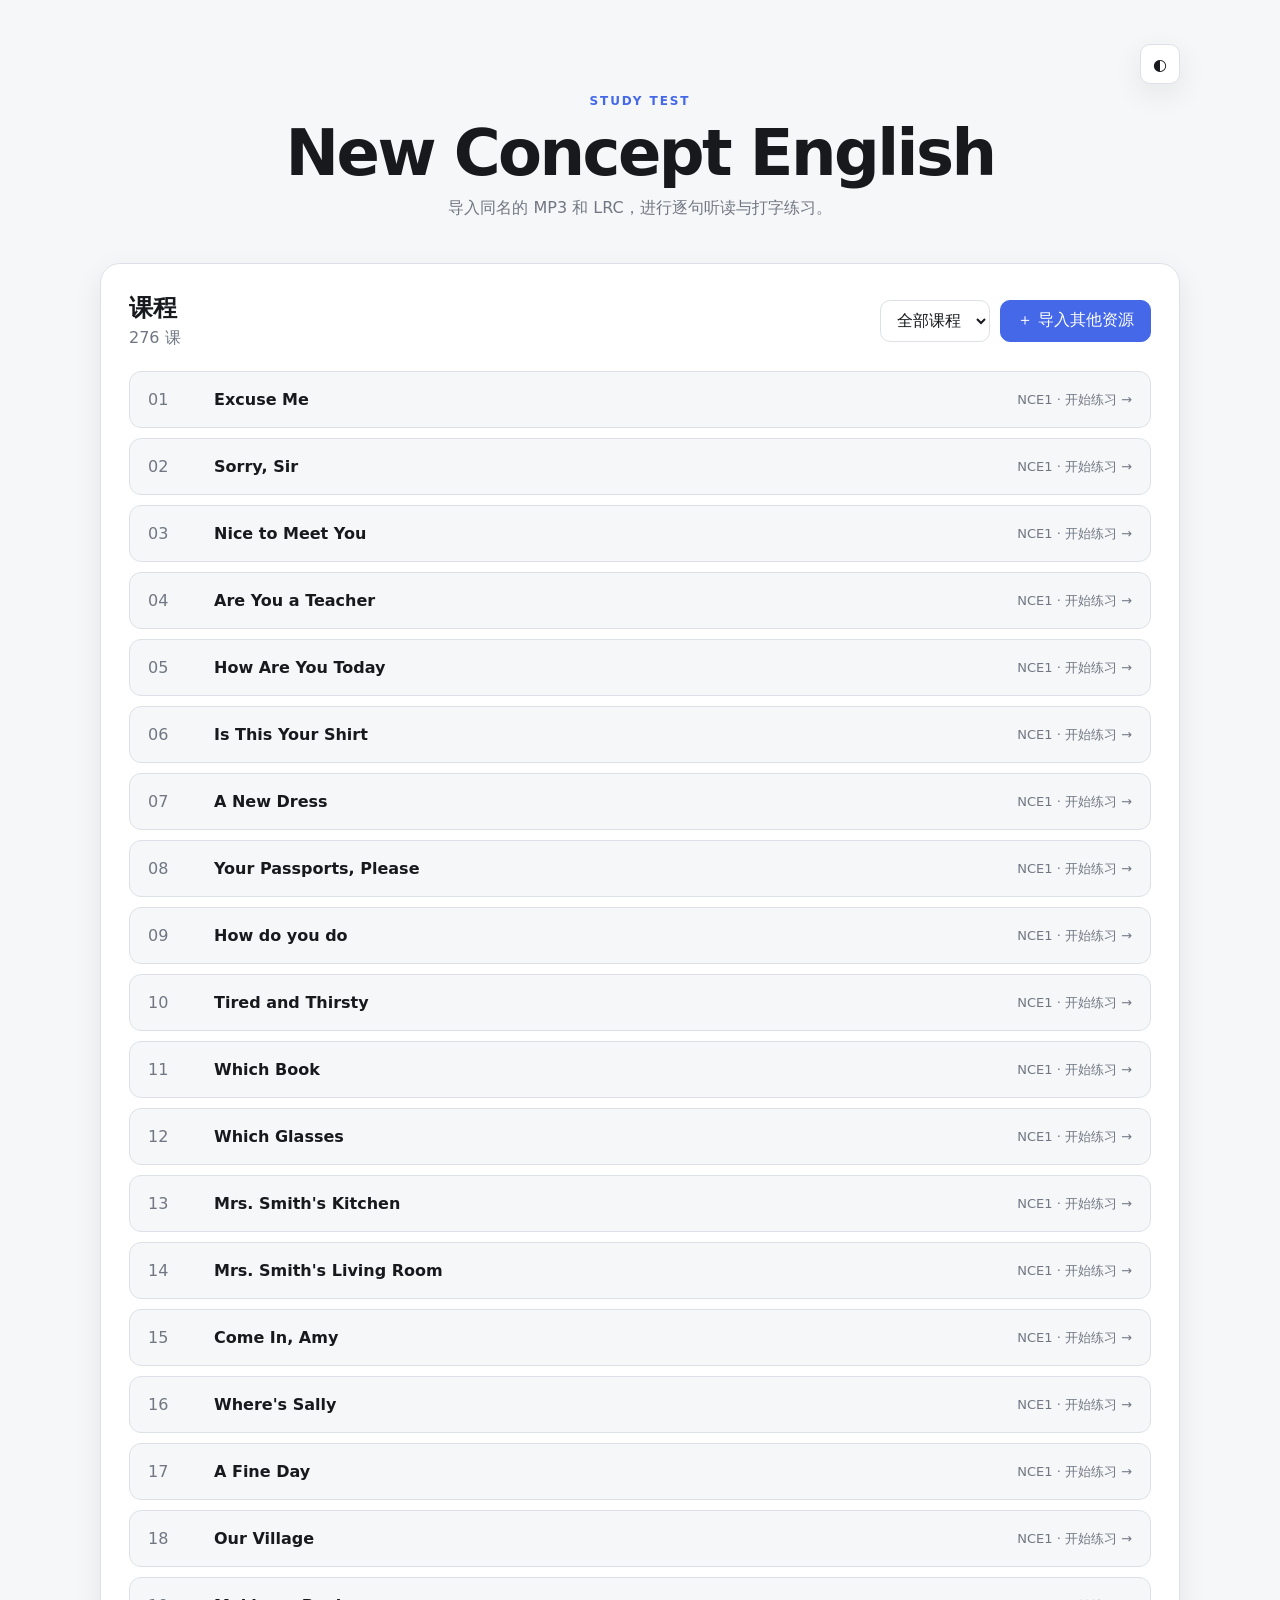
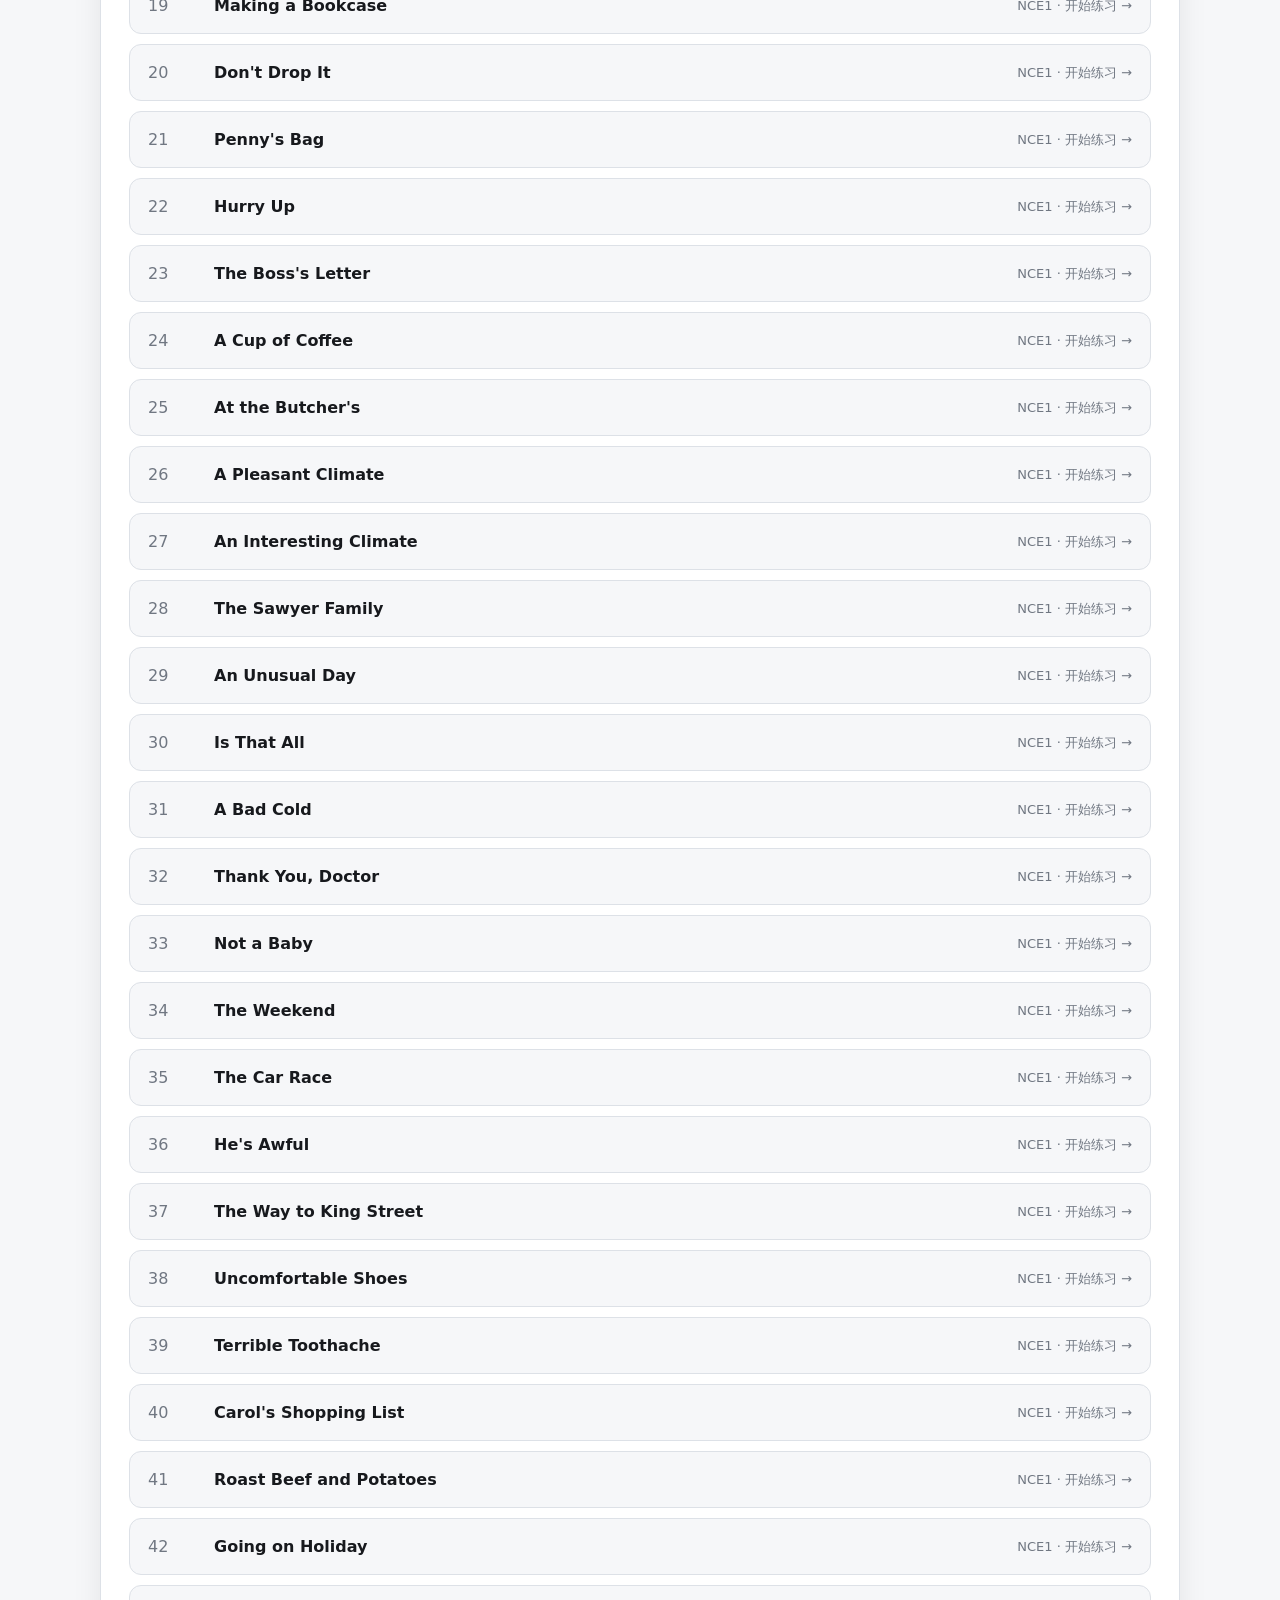
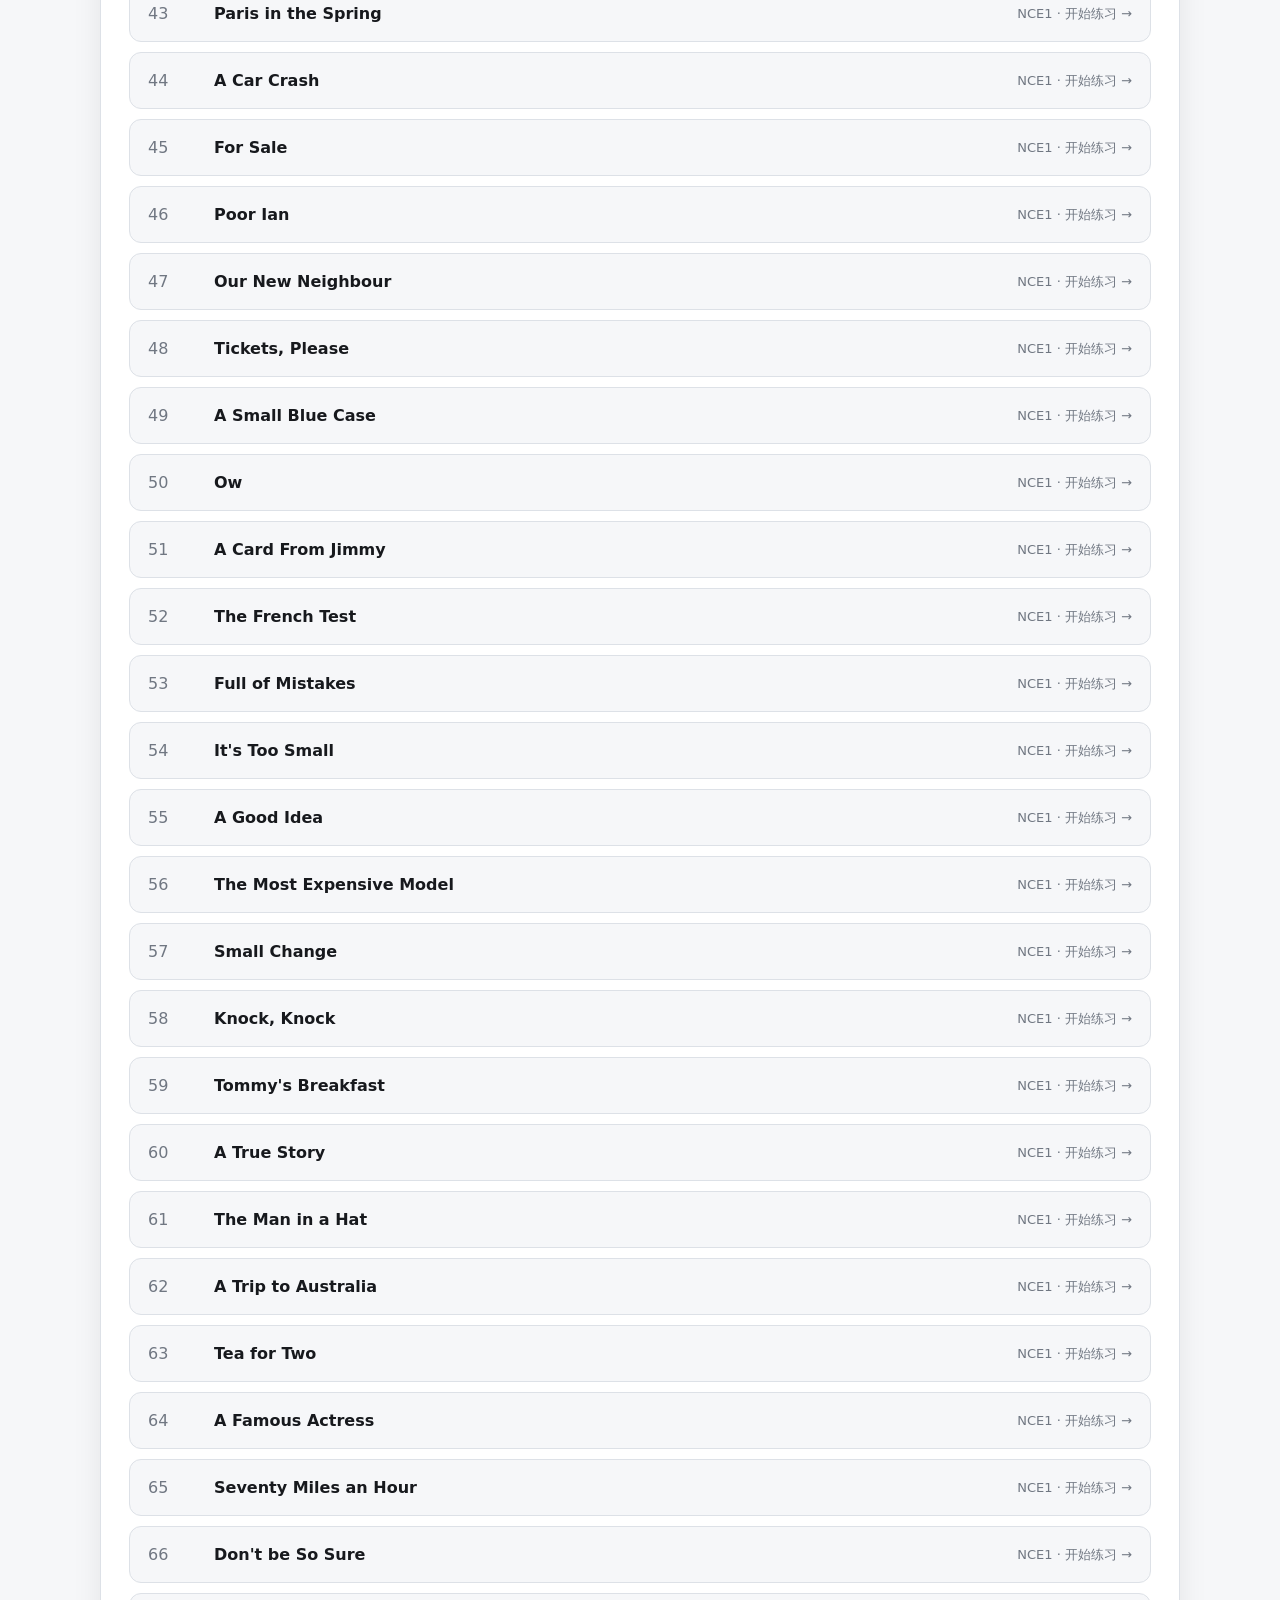
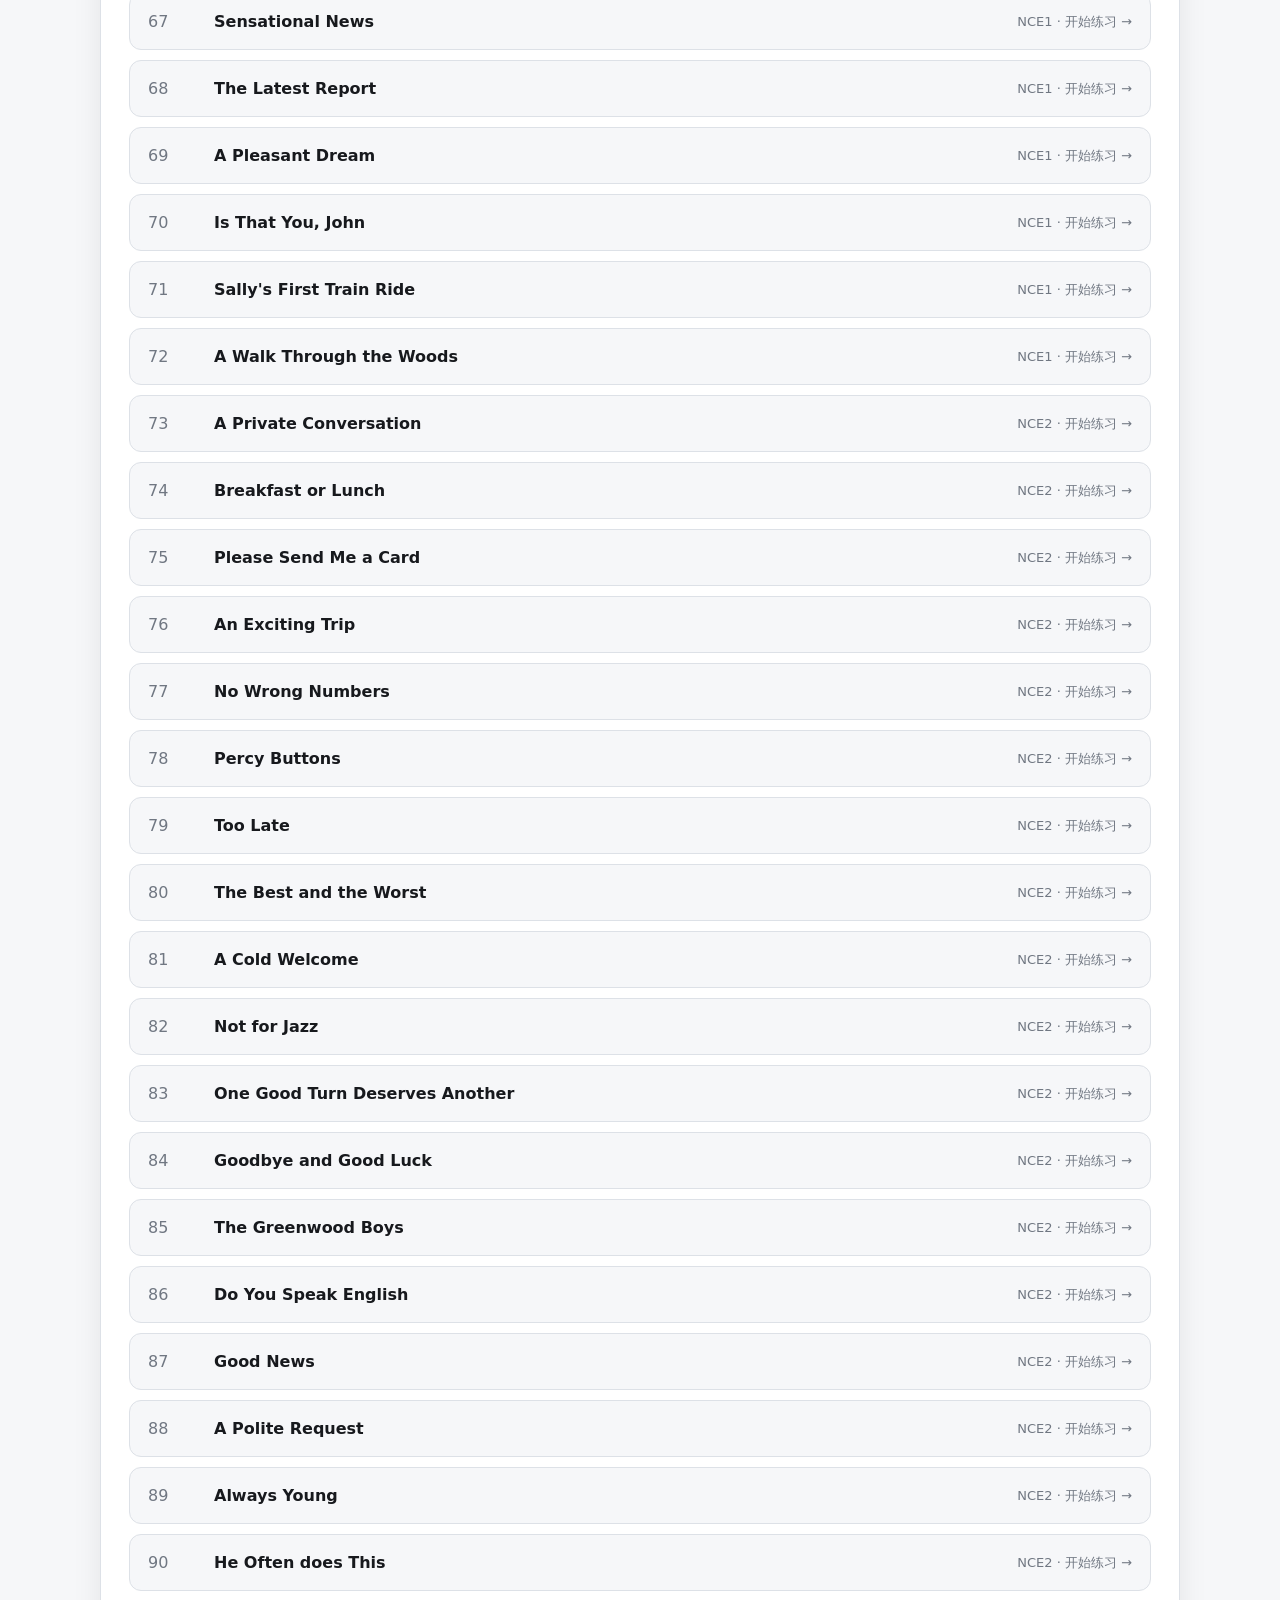
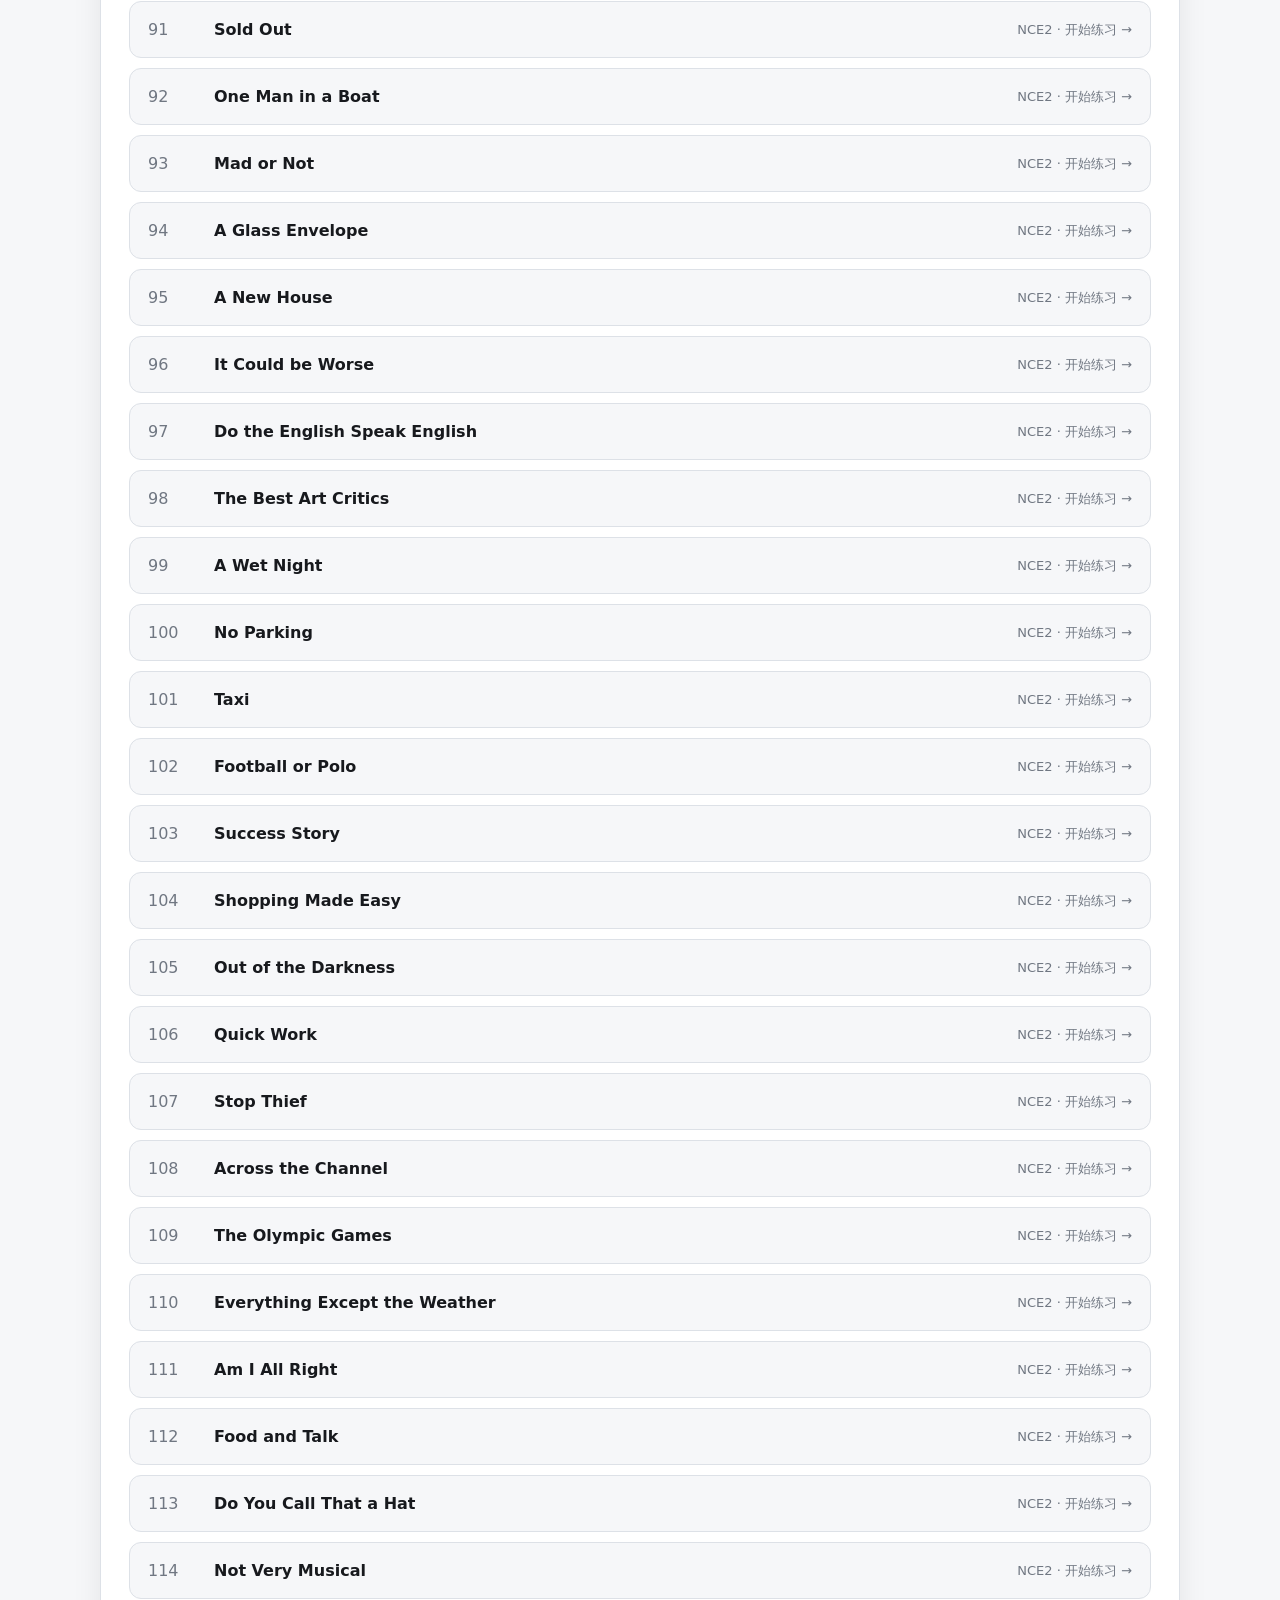
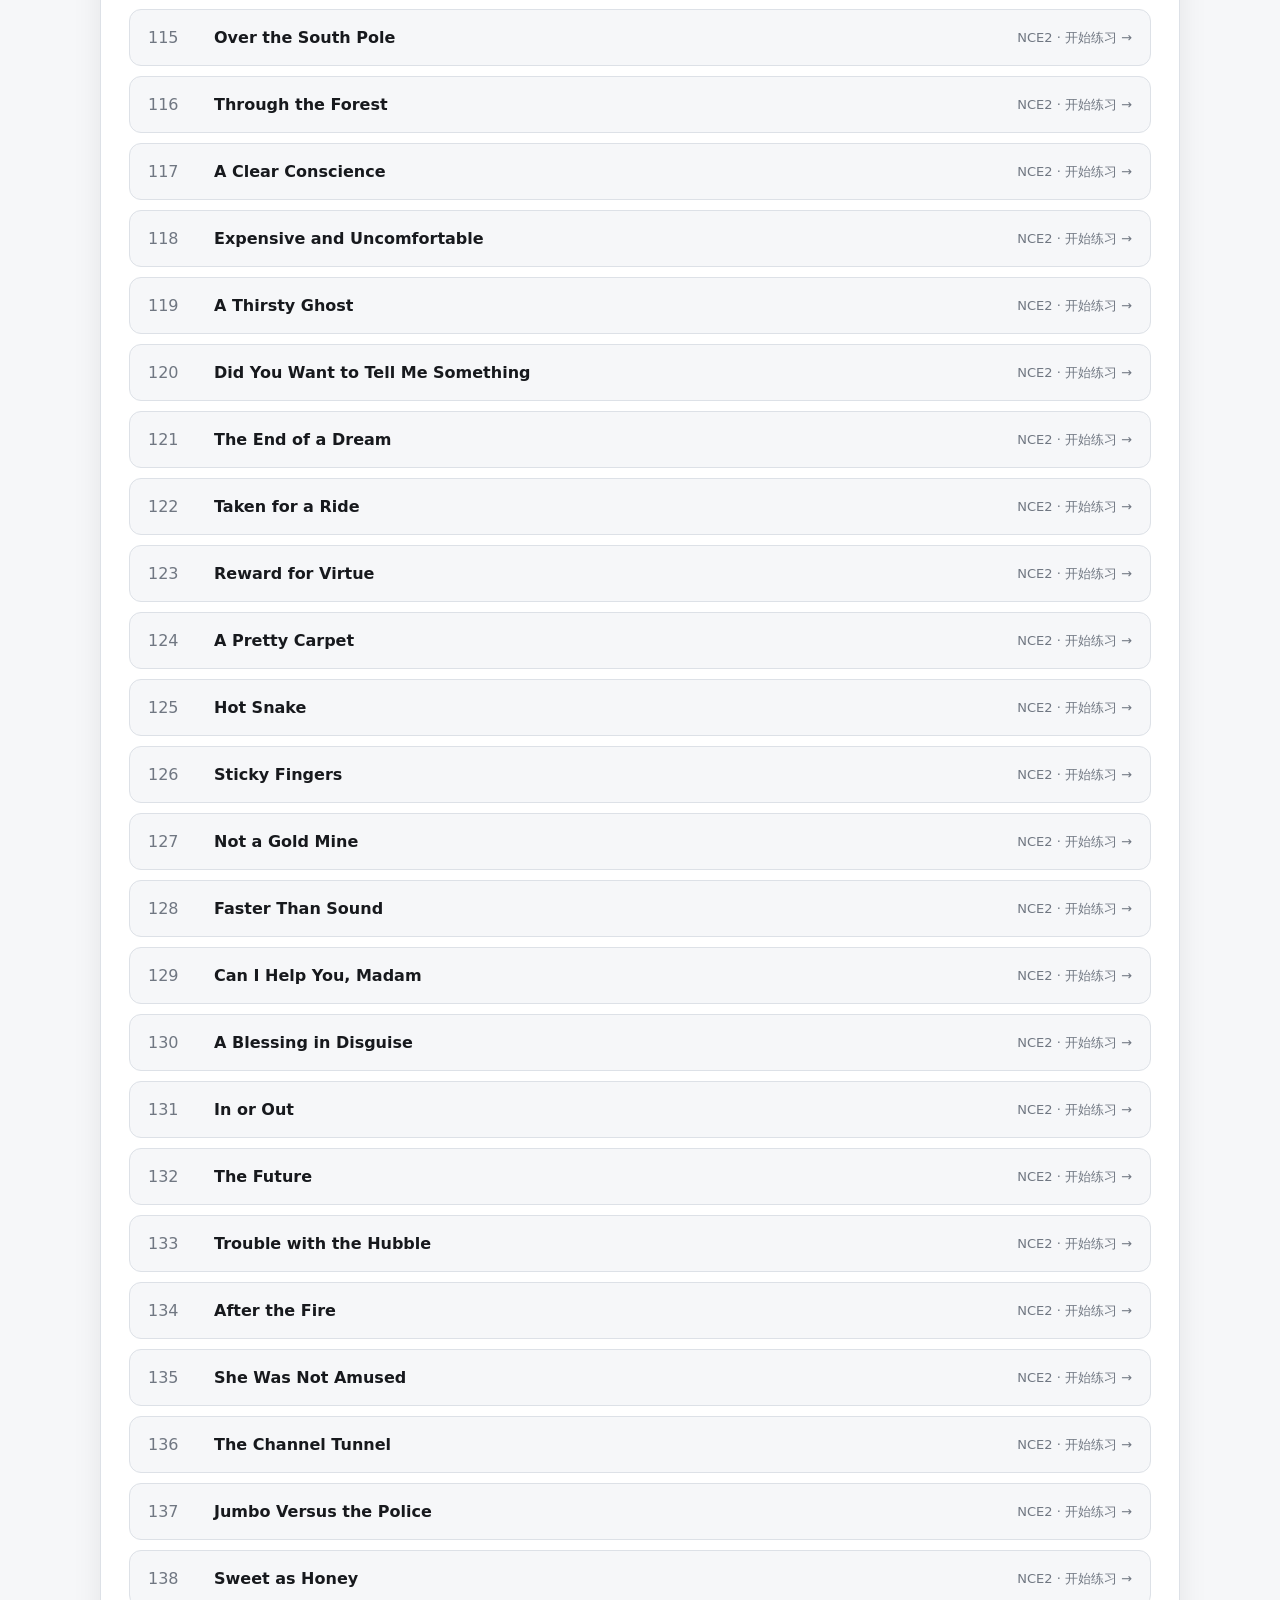
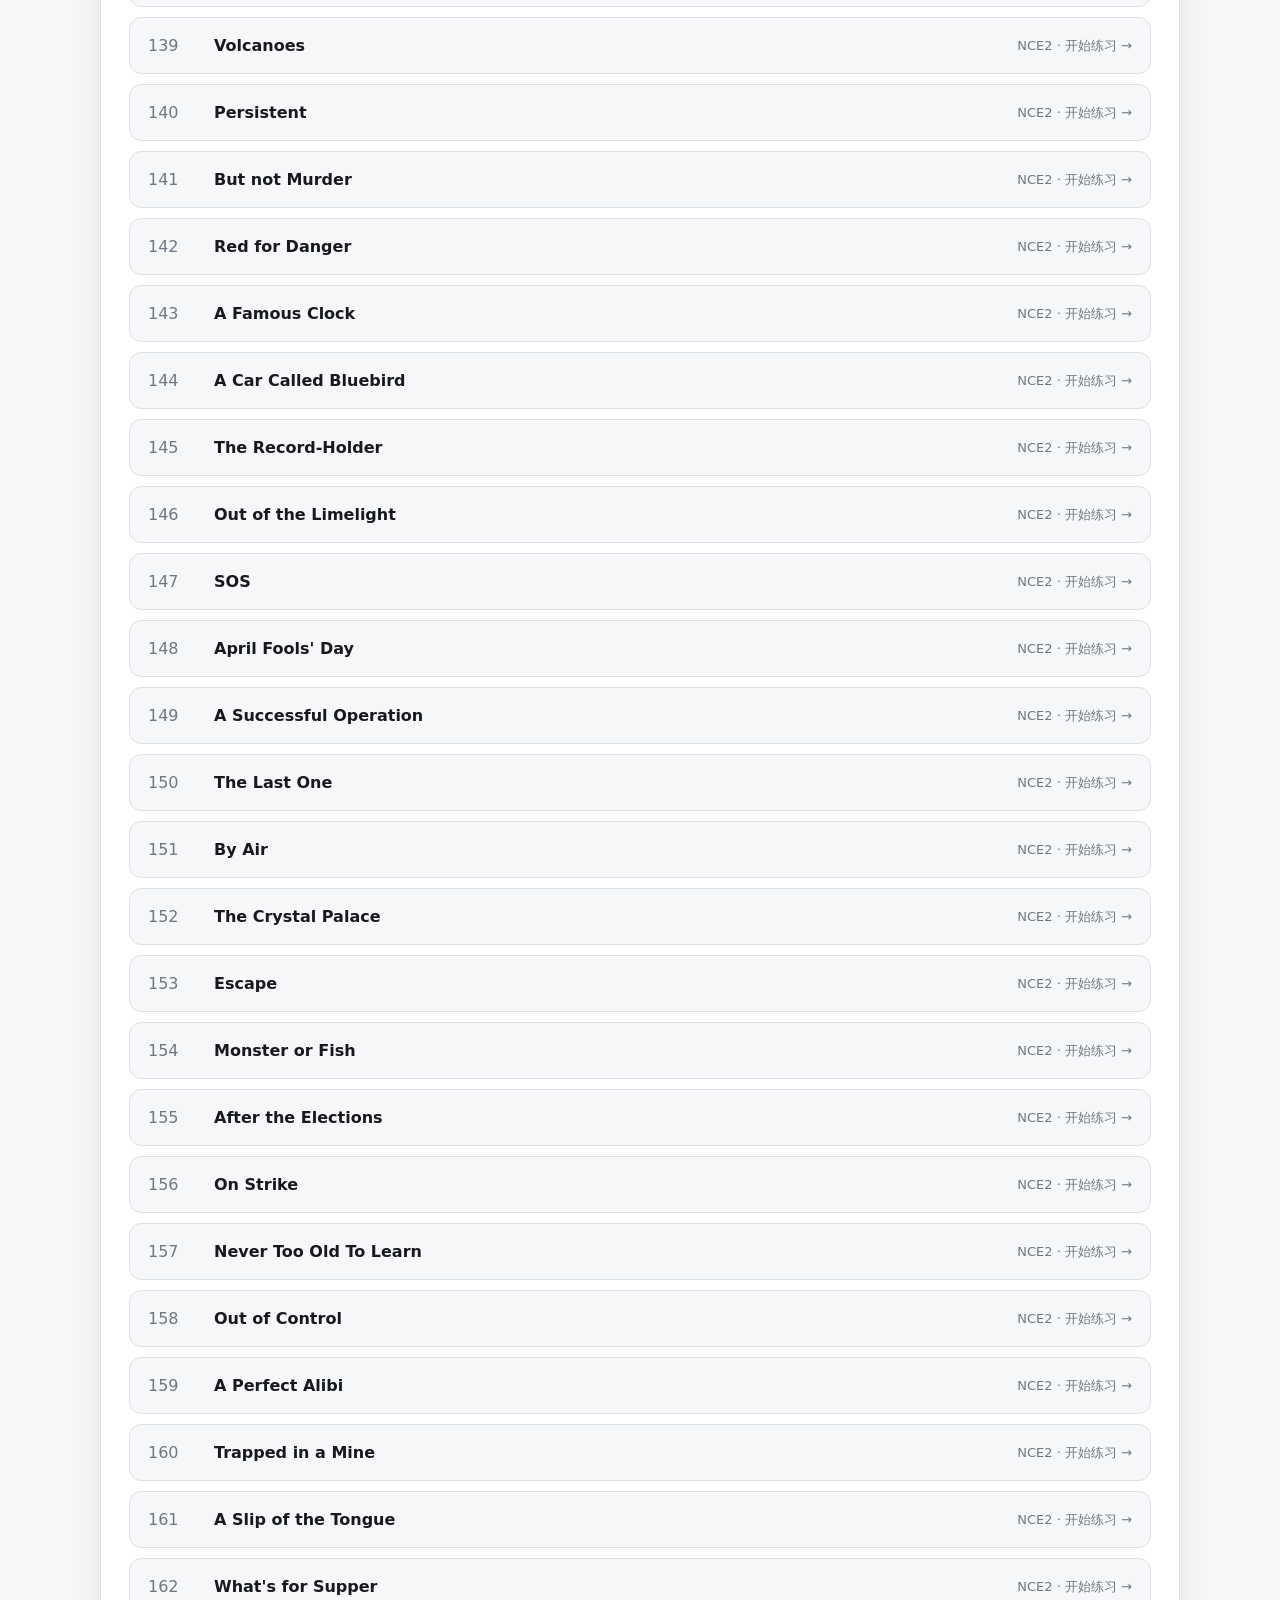
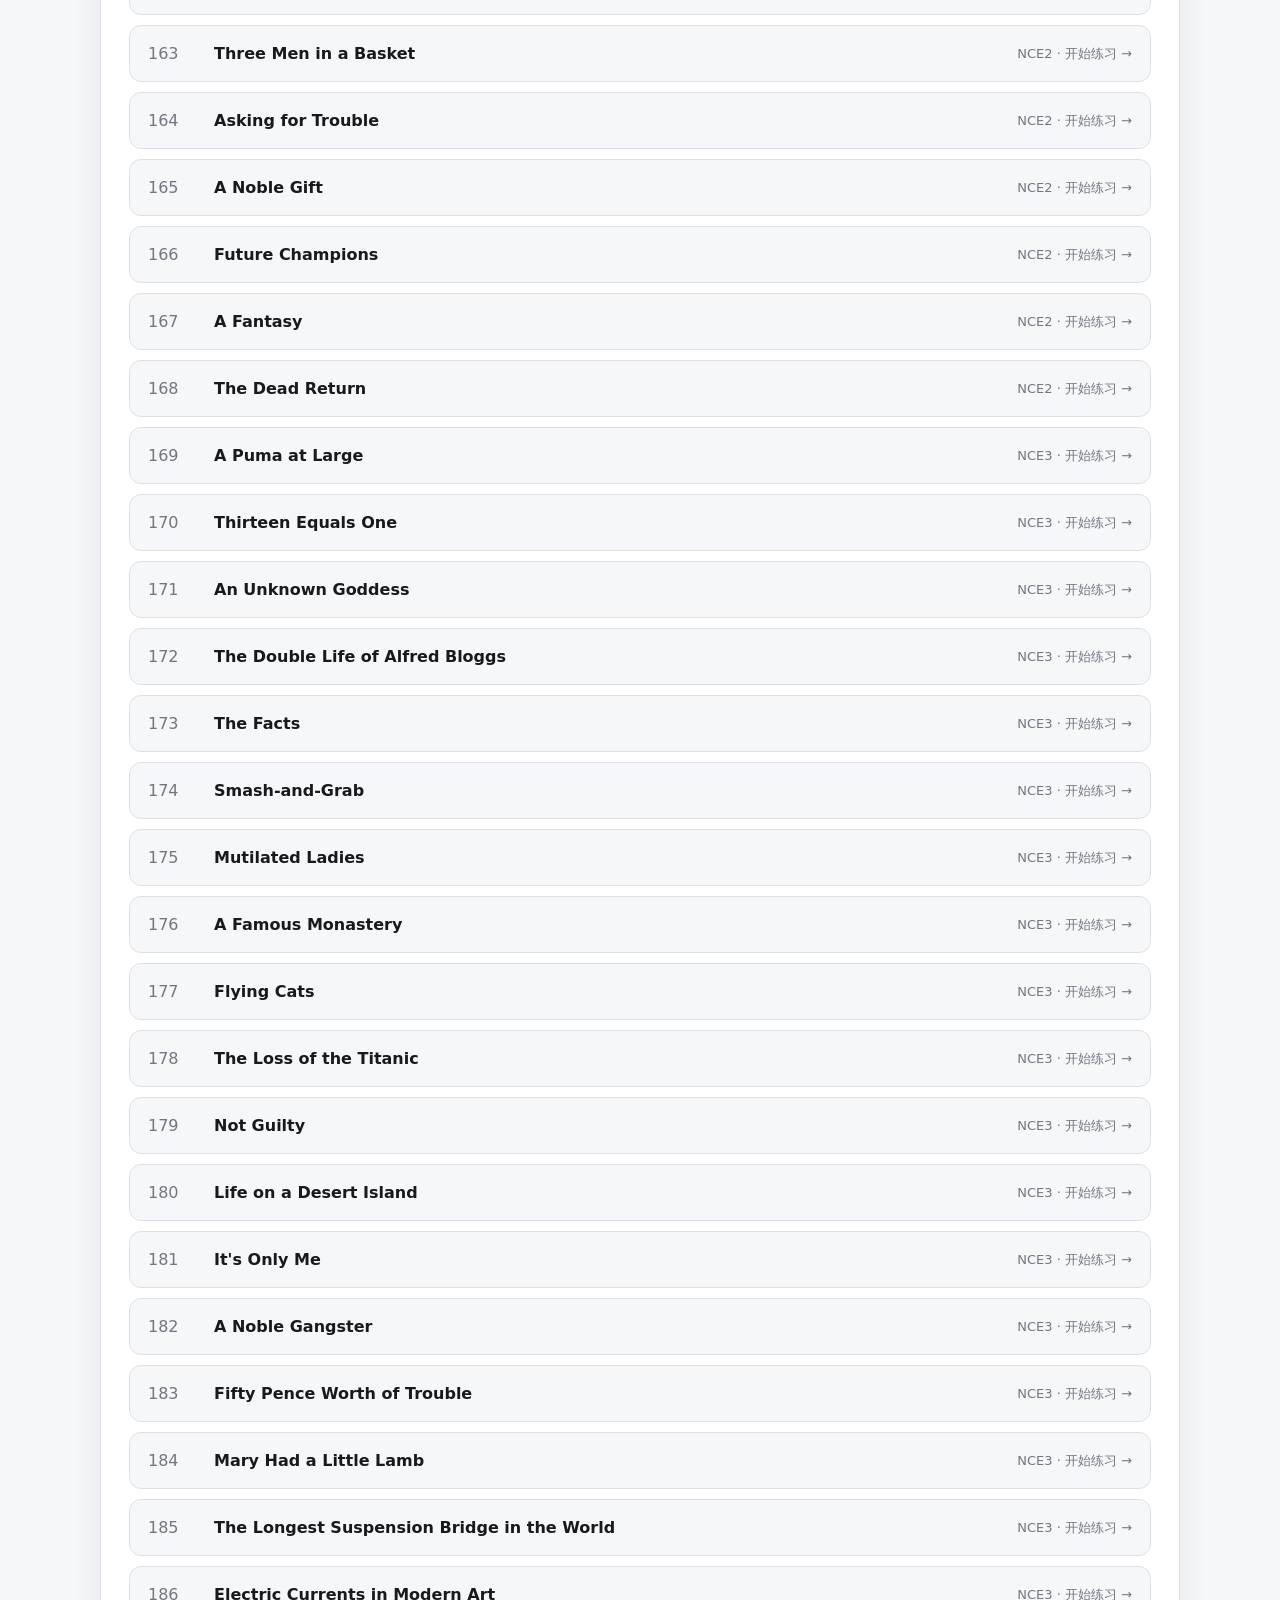
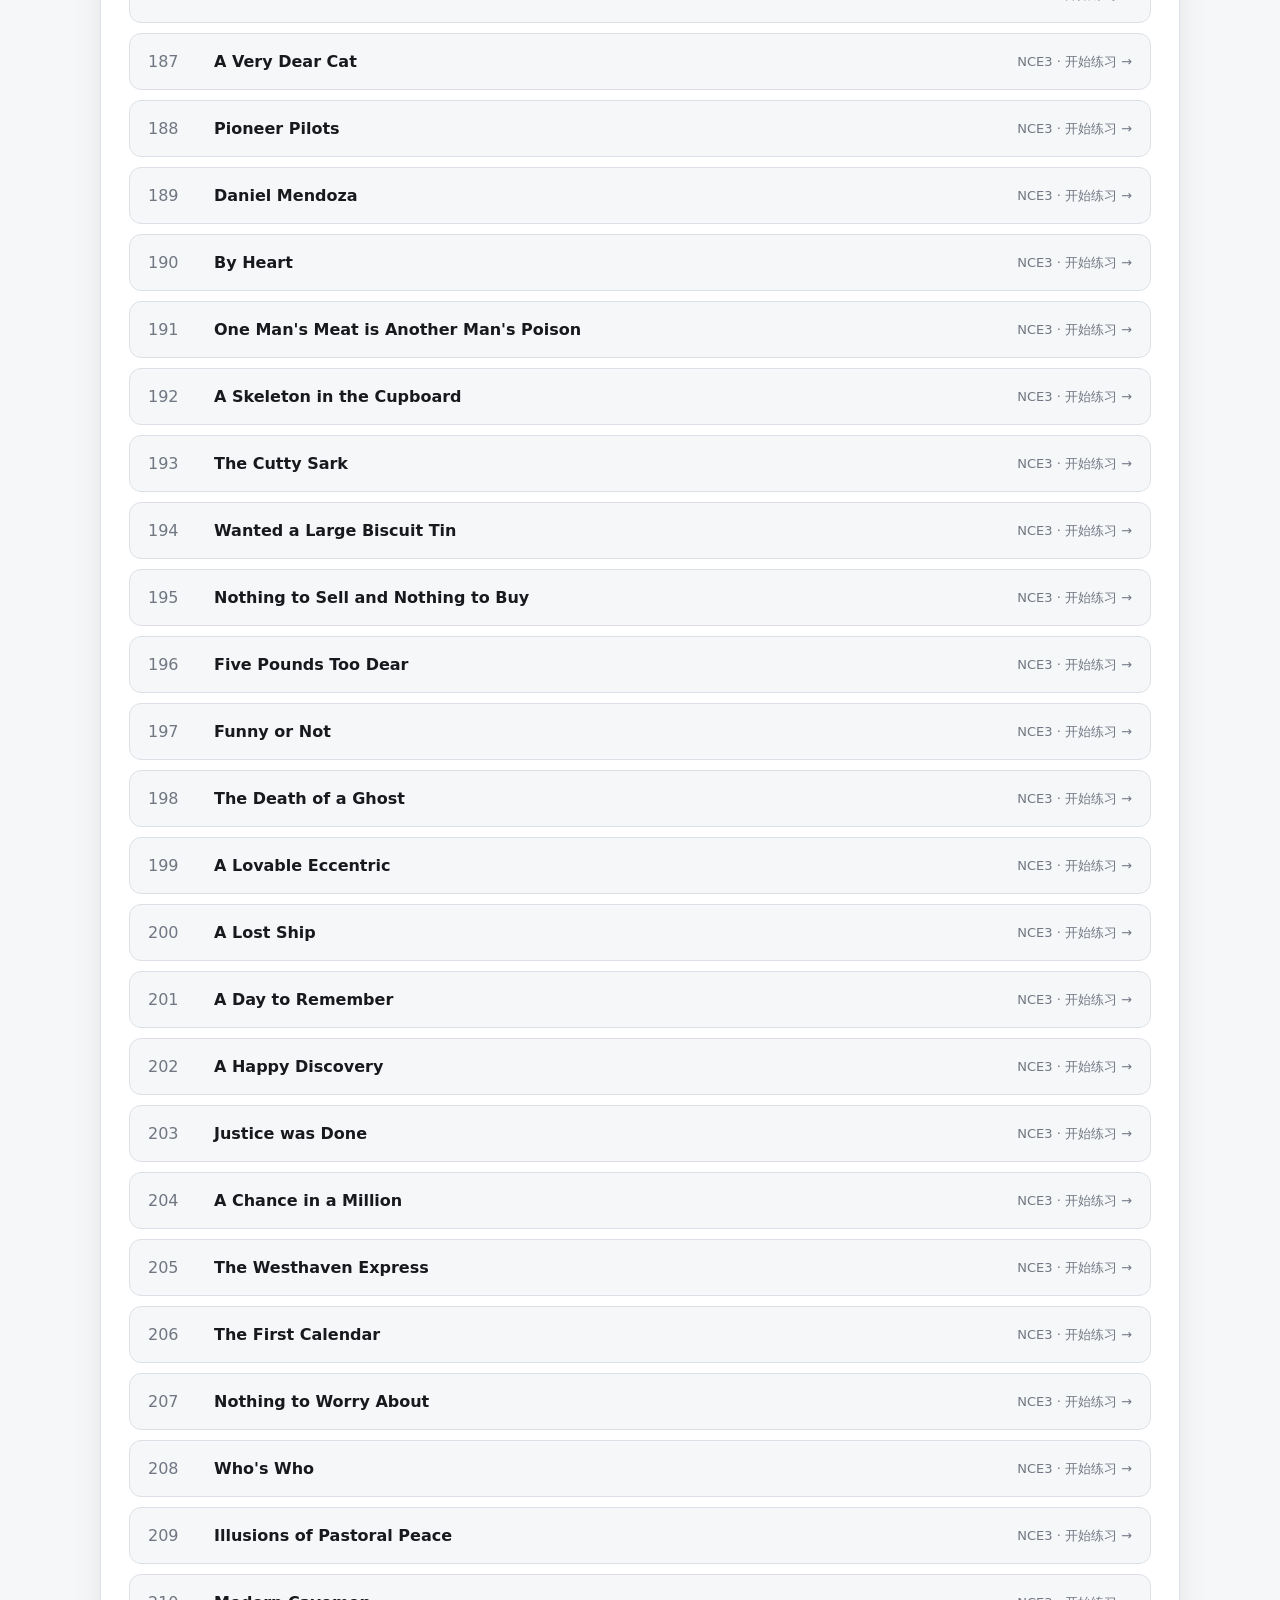
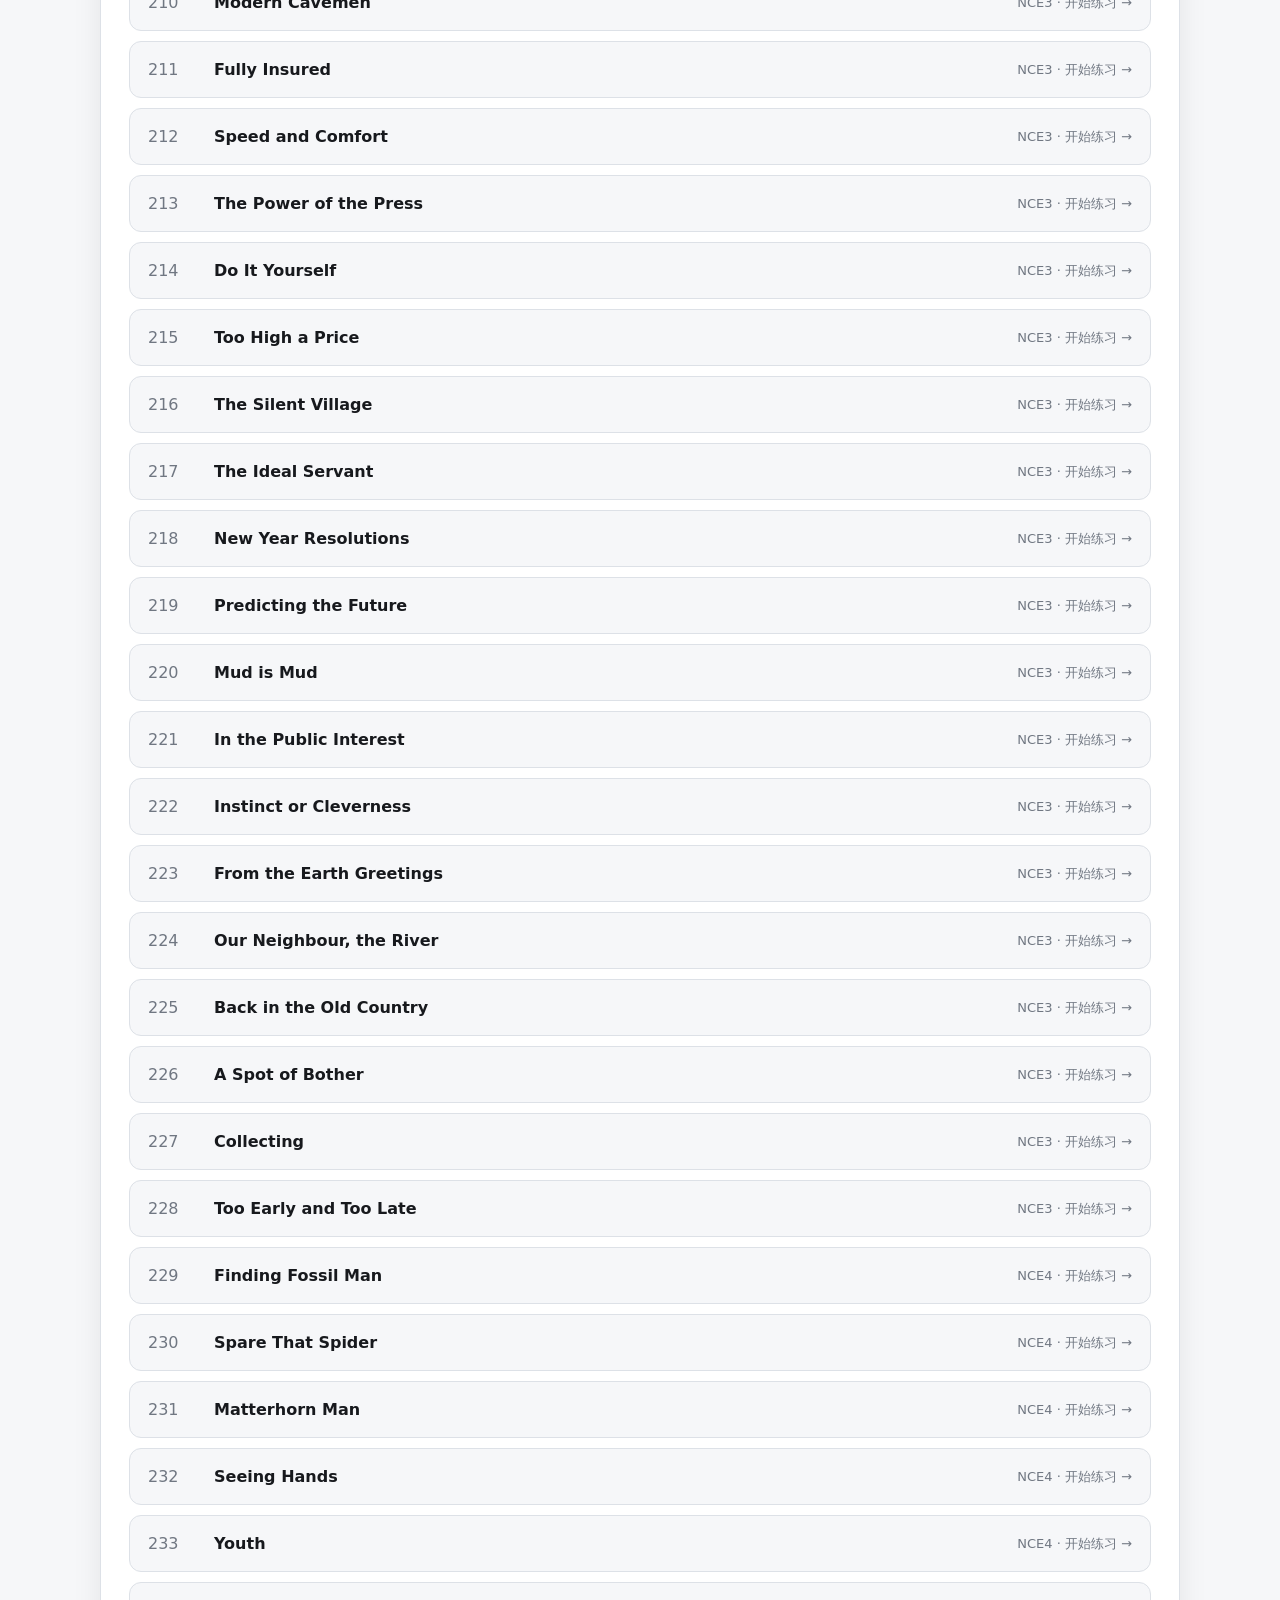
==== commit 0a58c87c: "更新" ====
--- a/index.html
+++ b/index.html
@@ -1,583 +1,63 @@
-<!DOCTYPE html>
-<html lang="en">
+<!doctype html>
+<html lang="zh-CN">
 <head>
-    <meta charset="UTF-8">
-    <meta name="viewport" content="width=device-width, initial-scale=1.0">
-    <title>Typing Practice Website</title>
-    <style>
-        :root {
-            /* Pantone 2025 trend color: Mocha Mousse */
-            --pantone-main: #a47864;
-            --pantone-dark: #8b6655;
-            --pantone-light: #d9b7a8;
-            --pantone-bg: #f3e7e1;
-        }
-
-        * {
-            margin: 0;
-            padding: 0;
-            box-sizing: border-box;
-        }
-        
-        body {
-            font-family: 'Segoe UI', Tahoma, Geneva, Verdana, sans-serif;
-            line-height: 1.6;
-            background: linear-gradient(135deg, var(--pantone-light) 0%, var(--pantone-main) 100%);
-            min-height: 100vh;
-            padding: 20px;
-            overflow-x: hidden;
-        }
-        
-        .container {
-            max-width: 1000px;
-            margin: 0 auto;
-            background: white;
-            border-radius: 10px;
-            box-shadow: 0 10px 30px rgba(0,0,0,0.2);
-            overflow: hidden;
-        }
-        
-        header {
-            background: #333;
-            color: white;
-            padding: 1.5rem;
-            text-align: center;
-        }
-
-        .header-toolbar {
-            display: flex;
-            justify-content: flex-end;
-            margin-bottom: 0.6rem;
-        }
-
-        .language-control {
-            display: inline-flex;
-            align-items: center;
-            gap: 8px;
-            font-size: 0.9rem;
-        }
-
-        .language-control select {
-            padding: 0.25rem 0.45rem;
-            border: 1px solid #bbb;
-            border-radius: 5px;
-            background: #fff;
-            color: #333;
-            font-size: 0.9rem;
-        }
-        
-        h1 {
-            font-size: 2.5rem;
-            margin-bottom: 0.5rem;
-        }
-        
-        .stats {
-            display: flex;
-            justify-content: space-around;
-            background: #f4f4f4;
-            padding: 1rem;
-            border-bottom: 1px solid #ddd;
-        }
-        
-        .stat-box {
-            text-align: center;
-        }
-        
-        .stat-value {
-            font-size: 2rem;
-            font-weight: bold;
-            color: var(--pantone-main);
-        }
-        
-        .stat-label {
-            font-size: 0.9rem;
-            color: #666;
-        }
-        
-        .content {
-            padding: 2rem;
-        }
-        
-        .text-display {
-            background: #f9f9f9;
-            border: 1px solid #ddd;
-            border-radius: 5px;
-            padding: 1.5rem;
-            margin-bottom: 1.5rem;
-            font-size: 1.2rem;
-            line-height: 1.2;
-            height: 200px;
-            overflow-y: auto;
-            overflow-x: hidden;
-            white-space: pre-wrap;
-            word-break: normal;
-            overflow-wrap: break-word;
-        }
-        
-        .text-input {
-            width: 100%;
-            height: 120px;
-            padding: 1rem;
-            border: 2px solid #ddd;
-            border-radius: 5px;
-            font-size: 1.1rem;
-            resize: none;
-            overflow-x: hidden;
-            overflow-y: auto;
-            white-space: pre-wrap;
-            word-break: normal;
-            overflow-wrap: break-word;
-        }
-        
-        .text-input:focus {
-            outline: none;
-            border-color: var(--pantone-main);
-        }
-        
-        .controls {
-            display: flex;
-            justify-content: space-between;
-            margin: 1.5rem 0;
-            gap: 10px;
-        }
-        
-        button {
-            padding: 0.8rem 1.5rem;
-            background: var(--pantone-main);
-            color: white;
-            border: none;
-            border-radius: 5px;
-            cursor: pointer;
-            font-size: 1rem;
-            transition: background 0.3s;
-        }
-
-        button:hover {
-            background: var(--pantone-dark);
-        }
-        
-        .upload-section {
-            margin: 2rem 0;
-            padding: 1.5rem;
-            background: #f9f9f9;
-            border-radius: 5px;
-        }
-
-        .folder-articles {
-            margin: 0.8rem 0 1.2rem;
-        }
-
-        .folder-articles select {
-            width: 100%;
-            padding: 0.5rem;
-            margin-top: 0.5rem;
-        }
-
-        .article-status {
-            margin-top: 0.45rem;
-            font-size: 0.85rem;
-            color: #666;
-        }
-
-        .article-status.error {
-            color: #b03a2e;
-            font-weight: bold;
-        }
-        
-        .upload-area {
-            border: 2px dashed #ccc;
-            padding: 2rem;
-            text-align: center;
-            margin: 1rem 0;
-            border-radius: 5px;
-            cursor: pointer;
-        }
-        
-        .upload-area:hover {
-            border-color: var(--pantone-main);
-            background: var(--pantone-bg);
-        }
-        
-        .character {
-            position: relative;
-        }
-        
-        .character.correct {
-            color: #2ecc71 !important;
-        }
-        
-        .character.incorrect {
-            color: #e74c3c !important;
-            text-decoration: underline;
-        }
-        
-        .character.current {
-            background-color: var(--pantone-main);
-            color: white !important;
-            border-radius: 3px;
-        }
-        
-        .result {
-            margin-top: 1.5rem;
-            padding: 1rem;
-            background: #e8f4f8;
-            border-radius: 5px;
-            display: none;
-        }
-        
-        .result.show {
-            display: block;
-        }
-        
-        .progress-bar {
-            height: 5px;
-            background: #eee;
-            border-radius: 3px;
-            overflow: hidden;
-            margin: 1rem 0;
-        }
-        
-        .progress {
-            height: 100%;
-            background: var(--pantone-main);
-            width: 0%;
-            transition: width 0.3s;
-        }
-        
-        .memorization-controls {
-            margin: 1.5rem 0;
-            display: flex;
-            align-items: center;
-            gap: 10px;
-        }
-        
-        .memorization-controls label {
-            font-weight: bold;
-        }
-        
-        .memorization-controls input[type="range"] {
-            flex: 1;
-            height: 5px;
-        }
-        
-        .memorization-controls span {
-            font-weight: bold;
-            min-width: 40px;
-        }
-
-        .accuracy-controls {
-            margin: 1rem 0 1.5rem;
-            display: flex;
-            align-items: center;
-            gap: 10px;
-        }
-
-        .accuracy-controls label {
-            font-weight: bold;
-        }
-
-        .accuracy-controls select {
-            padding: 0.45rem 0.6rem;
-            border: 1px solid #ccc;
-            border-radius: 5px;
-            background: #fff;
-            color: #333;
-        }
-
-        .render-hint {
-            margin: -0.8rem 0 1rem;
-            font-size: 0.85rem;
-            color: #666;
-        }
-
-        .window-marker {
-            color: #777;
-            font-style: italic;
-        }
-
-        .mode-controls {
-            margin: 0 0 1.2rem;
-            display: grid;
-            grid-template-columns: repeat(auto-fit, minmax(140px, 1fr));
-            gap: 10px;
-            align-items: end;
-        }
-
-        .field {
-            display: flex;
-            flex-direction: column;
-            gap: 0.35rem;
-        }
-
-        .field label {
-            font-size: 0.85rem;
-            color: #555;
-            font-weight: bold;
-        }
-
-        .field input,
-        .field select {
-            padding: 0.45rem 0.55rem;
-            border: 1px solid #ccc;
-            border-radius: 5px;
-            font-size: 0.95rem;
-            background: #fff;
-        }
-
-        .toggle-field {
-            display: flex;
-            align-items: center;
-            gap: 8px;
-            padding-bottom: 0.4rem;
-        }
-
-        .toggle-field label {
-            margin: 0;
-            font-size: 0.9rem;
-            color: #444;
-            font-weight: bold;
-        }
-
-        .mode-hint {
-            margin: -0.5rem 0 1rem;
-            font-size: 0.86rem;
-            color: #666;
-        }
-
-        .mode-intro-panel {
-            margin: 0.6rem 0 1.1rem;
-        }
-
-        .mode-intro-title {
-            font-size: 0.9rem;
-            font-weight: bold;
-            color: #5a4137;
-            margin-bottom: 0.45rem;
-        }
-
-        .mode-intro-list {
-            display: flex;
-            flex-wrap: wrap;
-            gap: 8px;
-        }
-
-        .mode-intro-item {
-            border: 1px solid #d7c2b8;
-            background: #fff6f1;
-            color: #4a3b33;
-            border-radius: 999px;
-            padding: 0.28rem 0.7rem;
-            font-size: 0.83rem;
-            cursor: help;
-            line-height: 1.2;
-        }
-
-        .mode-intro-item:focus-visible {
-            outline: 2px solid var(--pantone-main);
-            outline-offset: 2px;
-        }
-
-        .mode-intro-hint {
-            margin-top: 0.4rem;
-            font-size: 0.8rem;
-            color: #7a655b;
-        }
-
-        .mode-tooltip {
-            position: fixed;
-            z-index: 1000;
-            max-width: 340px;
-            background: rgba(36, 31, 29, 0.95);
-            color: #fff;
-            border-radius: 8px;
-            padding: 0.58rem 0.72rem;
-            font-size: 0.84rem;
-            line-height: 1.45;
-            box-shadow: 0 8px 22px rgba(0, 0, 0, 0.25);
-            pointer-events: none;
-        }
-
-        .review-grid {
-            margin-top: 0.8rem;
-            display: grid;
-            gap: 0.4rem;
-        }
-
-        .warning-text {
-            margin-top: 0.6rem;
-            color: #b03a2e;
-            font-weight: bold;
-        }
-
-        .success-text {
-            margin-top: 0.6rem;
-            color: #1f7a47;
-            font-weight: bold;
-        }
-
-        @media (max-width: 640px) {
-            .stats {
-                flex-wrap: wrap;
-                gap: 12px;
-            }
-
-            .controls {
-                flex-direction: column;
-            }
-        }
-    </style>
+  <meta charset="utf-8">
+  <meta name="viewport" content="width=device-width, initial-scale=1">
+  <title>New Concept English</title>
+  <link rel="stylesheet" href="assets/styles.css">
+  <script src="assets/theme.js" defer></script>
+  <script src="assets/resource-store.js" defer></script>
+  <script src="assets/resources.js" defer></script>
+  <script src="assets/library.js" defer></script>
 </head>
 <body>
-    <div class="container">
-        <header>
-            <div class="header-toolbar">
-                <div class="language-control">
-                    <label for="languageSelect" id="languageLabel">Language</label>
-                    <select id="languageSelect">
-                        <option value="zh">中文</option>
-                        <option value="en">English</option>
-                    </select>
-                </div>
-            </div>
-            <h1 id="headerTitle">Typing Practice</h1>
-            <p id="headerSubtitle">Improve your typing speed and accuracy</p>
-        </header>
-        
-        <div class="stats">
-            <div class="stat-box">
-                <div class="stat-value" id="wpm">0</div>
-                <div class="stat-label" id="wpmLabel">WPM</div>
-            </div>
-            <div class="stat-box">
-                <div class="stat-value" id="accuracy">100%</div>
-                <div class="stat-label" id="accuracyLabel">Accuracy (Result)</div>
-            </div>
-            <div class="stat-box">
-                <div class="stat-value" id="timer">0</div>
-                <div class="stat-label" id="timerLabel">Time (s)</div>
-            </div>
+  <div class="container">
+    <header class="home-header">
+      <button id="themeToggleBtn" class="icon-button theme-button" type="button" aria-label="切换深浅主题">◐</button>
+      <p class="eyebrow">STUDY TEST</p>
+      <h1>New Concept English</h1>
+      <p>导入同名的 MP3 和 LRC，进行逐句听读与打字练习。</p>
+    </header>
+
+    <main class="library" aria-labelledby="libraryTitle">
+      <div class="library-header">
+        <div>
+          <h2 id="libraryTitle">课程</h2>
+          <span id="libraryCount" class="muted"></span>
         </div>
-        
-        <div class="content">
-            <div class="text-display" id="textDisplay"></div>
-            <div class="render-hint" id="renderHint"></div>
-            
-            <textarea 
-                class="text-input" 
-                id="textInput" 
-                placeholder="Start typing here..." 
-                wrap="soft"
-                disabled
-            ></textarea>
-            
-            <div class="progress-bar">
-                <div class="progress" id="progressBar"></div>
-            </div>
-            
-            <div class="controls">
-                <button id="startBtn">Start Typing</button>
-                <button id="resetBtn">Reset</button>
-            </div>
-            
-            <div class="memorization-controls">
-                <label for="opacitySlider" id="opacityLabel">Text Visibility:</label>
-                <input type="range" id="opacitySlider" min="0" max="100" value="100">
-                <span id="opacityValue">100%</span>
-            </div>
+        <div class="library-actions">
+          <select id="libraryFilter" aria-label="筛选课程">
+            <option value="all">全部课程</option>
+          </select>
+          <button id="importOpenBtn" class="primary-button" type="button">＋ 导入其他资源</button>
+        </div>
+      </div>
 
-            <div class="accuracy-controls">
-                <label for="accuracyMode" id="accuracyModeLabel">Accuracy Mode:</label>
-                <select id="accuracyMode">
-                    <option value="result" id="accuracyOptionResult">Result Accuracy</option>
-                    <option value="process" id="accuracyOptionProcess">Process Accuracy</option>
-                </select>
-            </div>
+      <section id="libraryEmpty" class="empty-state" hidden>
+        <h2>还没有课程</h2>
+        <p>选择包含 MP3 和同名 LRC 的文件夹即可开始。</p>
+        <button id="emptyImportBtn" class="primary-button" type="button">选择文件夹</button>
+      </section>
 
-            <div class="mode-controls">
-                <div class="field">
-                    <label for="trainingMode" id="trainingModeLabel">Training Mode</label>
-                    <select id="trainingMode">
-                        <option value="classic" id="modeOptionClassic">Classic</option>
-                        <option value="timed" id="modeOptionTimed">Timed</option>
-                        <option value="segment" id="modeOptionSegment">Segment</option>
-                        <option value="blind" id="modeOptionBlind">Blind</option>
-                        <option value="error" id="modeOptionError">Error Focus</option>
-                    </select>
-                </div>
-                <div class="field">
-                    <label for="timedSeconds" id="timedSecondsLabel">Timed Seconds</label>
-                    <input type="number" id="timedSeconds" min="15" max="600" step="5" value="60">
-                </div>
-                <div class="field">
-                    <label for="segmentLength" id="segmentLengthLabel">Segment Length</label>
-                    <input type="number" id="segmentLength" min="60" max="1200" step="20" value="180">
-                </div>
-                <div class="toggle-field">
-                    <input type="checkbox" id="adaptiveToggle" checked>
-                    <label for="adaptiveToggle" id="adaptiveToggleLabel">Adaptive Difficulty</label>
-                </div>
-            </div>
-            <div class="mode-hint" id="modeHint"></div>
-            <div class="mode-intro-panel">
-                <p class="mode-intro-title" id="modeIntroTitle">Mode Guide</p>
-                <div class="mode-intro-list">
-                    <button type="button" class="mode-intro-item" data-mode="classic" id="modeInfoClassic">Classic</button>
-                    <button type="button" class="mode-intro-item" data-mode="timed" id="modeInfoTimed">Timed</button>
-                    <button type="button" class="mode-intro-item" data-mode="segment" id="modeInfoSegment">Segment</button>
-                    <button type="button" class="mode-intro-item" data-mode="blind" id="modeInfoBlind">Blind</button>
-                    <button type="button" class="mode-intro-item" data-mode="error" id="modeInfoError">Error Focus</button>
-                </div>
-                <p class="mode-intro-hint" id="modeIntroHint">Hover over a mode name to view details.</p>
-            </div>
-            <div class="mode-tooltip" id="modeTooltip" role="tooltip" hidden></div>
-            
-            <div class="upload-section">
-                <h3 id="uploadTitle">Upload Your Own Text</h3>
-                <div class="upload-area" id="uploadArea">
-                    <p id="uploadHint">Click to select or drag and drop a text file here</p>
-                    <input type="file" id="fileInput" accept=".txt" style="display: none;">
-                </div>
-                <div class="folder-articles">
-                    <p id="folderListLabel">Or use folder article list:</p>
-                    <select id="articleSelect">
-                        <option value="">Loading folder articles...</option>
-                    </select>
-                    <p class="article-status" id="articleStatus"></p>
-                </div>
-                <p id="sampleListLabel">Or use sample text:</p>
-                <select id="sampleText" style="width: 100%; padding: 0.5rem; margin-top: 0.5rem;">
-                    <option value="" id="samplePlaceholder">Select a sample text</option>
-                </select>
-            </div>
-            
-            <div class="result" id="result">
-                <h3 id="resultTitle">Typing Results</h3>
-                <p><strong id="finalWpmLabel">Final WPM:</strong> <span id="finalWpm"></span></p>
-                <p><strong id="finalResultAccuracyLabel">Result Accuracy:</strong> <span id="finalResultAccuracy"></span></p>
-                <p><strong id="finalProcessAccuracyLabel">Process Accuracy:</strong> <span id="finalProcessAccuracy"></span></p>
-                <p>
-                    <strong id="resultCharsLabel">Result Characters:</strong>
-                    <span id="resultCorrectLabel">Correct:</span> <span id="correctChars"></span>,
-                    <span id="resultIncorrectLabel">Incorrect:</span> <span id="incorrectChars"></span>,
-                    <span id="resultTotalLabel">Total:</span> <span id="totalChars"></span>
-                </p>
-                <p>
-                    <strong id="processCharsLabel">Process Keystrokes:</strong>
-                    <span id="processCorrectLabel">Correct:</span> <span id="processCorrectChars"></span>,
-                    <span id="processIncorrectLabel">Incorrect:</span> <span id="processIncorrectChars"></span>,
-                    <span id="processTotalLabel">Total:</span> <span id="processTotalChars"></span>
-                </p>
-                <p><strong id="errorRateLabel">Error Rate:</strong> <span id="errorRate"></span></p>
-                <div class="review-grid">
-                    <p><strong id="topErrorCharsLabel">Top Error Characters:</strong> <span id="topErrorChars"></span></p>
-                    <p><strong id="topErrorWordsLabel">Top Error Words:</strong> <span id="topErrorWords"></span></p>
-                    <p><strong id="trainingSuggestionLabel">Training Suggestion:</strong> <span id="reviewSuggestion"></span></p>
-                </div>
-                <p id="antiCheatStatus"></p>
-                <p><strong id="adaptiveUpdateLabel">Adaptive Update:</strong> <span id="adaptiveUpdate"></span></p>
-            </div>
-        </div>
-    </div>
-    <script src="app.js"></script>
+      <div id="lessonsGrid" class="lesson-grid"></div>
+    </main>
+  </div>
+
+  <div id="importModal" class="modal-backdrop" hidden>
+    <section class="modal" role="dialog" aria-modal="true" aria-labelledby="importTitle">
+      <button id="importClose" class="modal-close" type="button" aria-label="关闭">×</button>
+      <h2 id="importTitle">导入音频与字幕</h2>
+      <p class="muted">MP3 和 LRC 文件名相同即可自动配对。</p>
+      <div class="import-options">
+        <button id="importFolderBtn" type="button"><strong>选择文件夹</strong><span>适合批量导入整个 NCE 目录</span></button>
+        <button id="importFilesBtn" type="button"><strong>选择文件</strong><span>多选若干音频和 LRC</span></button>
+        <button id="importZipBtn" type="button"><strong>选择 ZIP</strong><span>直接读取压缩包中的资源</span></button>
+      </div>
+      <p id="importStatus" class="import-status" aria-live="polite"></p>
+      <input id="importFolderInput" type="file" webkitdirectory directory multiple hidden>
+      <input id="importFilesInput" type="file" accept=".mp3,.m4a,.ogg,.wav,.lrc" multiple hidden>
+      <input id="importZipInput" type="file" accept=".zip" hidden>
+    </section>
+  </div>
 </body>
 </html>
--- a/assets/styles.css
+++ b/assets/styles.css
@@ -0,0 +1,362 @@
+:root {
+  color-scheme: light;
+  --bg: #f6f7f9;
+  --surface: #ffffff;
+  --surface-2: #f0f2f5;
+  --text: #17191d;
+  --muted: #707782;
+  --border: #dde1e7;
+  --accent: #4468e8;
+  --success: #18864b;
+  --danger: #d23b3b;
+  --shadow: 0 10px 30px rgba(23, 25, 29, .08);
+  --radius: 14px;
+  --content: 820px;
+}
+
+:root[data-theme="dark"] {
+  color-scheme: dark;
+  --bg: #101114;
+  --surface: #191b20;
+  --surface-2: #23262c;
+  --text: #f4f5f7;
+  --muted: #a4aab3;
+  --border: #31353d;
+  --accent: #7891ff;
+  --success: #4dce86;
+  --danger: #ff6f6f;
+  --shadow: 0 12px 36px rgba(0, 0, 0, .3);
+}
+
+* { box-sizing: border-box; }
+[hidden] { display: none !important; }
+
+body {
+  margin: 0;
+  min-height: 100vh;
+  padding: 24px;
+  background: var(--bg);
+  color: var(--text);
+  font-family: Inter, ui-sans-serif, system-ui, -apple-system, "Segoe UI", "Microsoft YaHei", sans-serif;
+}
+
+button, input, select, textarea { font: inherit; }
+button, a { -webkit-tap-highlight-color: transparent; }
+a { color: inherit; text-decoration: none; }
+
+:focus-visible {
+  outline: 3px solid color-mix(in srgb, var(--accent) 35%, transparent);
+  outline-offset: 2px;
+}
+
+.container { width: min(100%, 1080px); margin: 0 auto; }
+.muted { color: var(--muted); }
+.eyebrow { margin: 0; color: var(--accent); font-size: 12px; font-weight: 800; letter-spacing: .16em; }
+
+.home-header {
+  position: relative;
+  padding: 70px 20px 44px;
+  text-align: center;
+}
+
+.home-header h1, .lesson-header h1 { margin: 8px 0; letter-spacing: -.04em; }
+.home-header h1 { font-size: clamp(36px, 7vw, 64px); }
+.home-header p:last-child { margin: 0; color: var(--muted); }
+.theme-button { position: absolute; top: 20px; right: 0; }
+
+.icon-button,
+.primary-button,
+.secondary-button,
+.import-options button,
+.practice-tabs button,
+.player-button {
+  border: 1px solid var(--border);
+  border-radius: 10px;
+  cursor: pointer;
+  transition: transform .15s ease, border-color .15s ease, background .15s ease;
+}
+
+.icon-button:hover,
+.primary-button:hover,
+.secondary-button:hover,
+.import-options button:hover,
+.practice-tabs button:hover { transform: translateY(-1px); }
+
+.icon-button {
+  width: 40px;
+  height: 40px;
+  background: var(--surface);
+  color: var(--text);
+  box-shadow: var(--shadow);
+}
+
+.primary-button,
+.secondary-button {
+  display: inline-flex;
+  align-items: center;
+  justify-content: center;
+  min-height: 42px;
+  padding: 0 16px;
+}
+
+.primary-button { border-color: var(--accent); background: var(--accent); color: white; }
+.secondary-button { background: var(--surface); color: var(--text); }
+.secondary-button:disabled { opacity: .4; cursor: not-allowed; transform: none; }
+
+.library {
+  padding: 28px;
+  border: 1px solid var(--border);
+  border-radius: 20px;
+  background: var(--surface);
+  box-shadow: var(--shadow);
+}
+
+.library-header,
+.topbar,
+.topbar-actions,
+.typing-heading,
+.typing-actions,
+.lesson-nav {
+  display: flex;
+  align-items: center;
+  justify-content: space-between;
+  gap: 12px;
+}
+
+.library-header h2 { margin: 0 0 4px; }
+.library-actions { display: flex; align-items: center; gap: 10px; }
+.library-actions select { min-height: 42px; padding: 0 12px; border: 1px solid var(--border); border-radius: 10px; background: var(--surface); color: var(--text); }
+.lesson-grid { display: grid; gap: 10px; margin-top: 22px; }
+
+.lesson-card {
+  display: grid;
+  grid-template-columns: 52px 1fr auto;
+  align-items: center;
+  gap: 14px;
+  padding: 18px;
+  border: 1px solid var(--border);
+  border-radius: 12px;
+  background: var(--bg);
+}
+
+.lesson-card:hover { border-color: var(--accent); }
+.lesson-card.incomplete { opacity: .65; }
+.lesson-number { color: var(--muted); font-variant-numeric: tabular-nums; }
+.lesson-name { font-weight: 650; }
+.lesson-state { color: var(--muted); font-size: 13px; }
+
+.empty-state { padding: 70px 20px; text-align: center; }
+.empty-state h2 { margin-bottom: 6px; }
+.empty-state p { margin: 0 0 20px; color: var(--muted); }
+
+.modal-backdrop {
+  position: fixed;
+  inset: 0;
+  z-index: 100;
+  display: grid;
+  place-items: center;
+  padding: 20px;
+  background: rgba(0, 0, 0, .5);
+}
+
+.modal {
+  position: relative;
+  width: min(100%, 520px);
+  padding: 28px;
+  border: 1px solid var(--border);
+  border-radius: 18px;
+  background: var(--surface);
+  box-shadow: var(--shadow);
+}
+
+.modal h2 { margin: 0 36px 4px 0; }
+.modal-close {
+  position: absolute;
+  top: 14px;
+  right: 14px;
+  width: 34px;
+  height: 34px;
+  border: 0;
+  background: transparent;
+  color: var(--muted);
+  cursor: pointer;
+  font-size: 24px;
+}
+
+.import-options { display: grid; gap: 10px; margin-top: 22px; }
+.import-options button {
+  display: flex;
+  flex-direction: column;
+  align-items: flex-start;
+  gap: 3px;
+  padding: 16px;
+  background: var(--bg);
+  color: var(--text);
+  text-align: left;
+}
+.import-options span { color: var(--muted); font-size: 12px; }
+.import-status { min-height: 22px; margin: 16px 0 0; color: var(--accent); }
+
+.lesson-page { padding-bottom: 100px; }
+.lesson-container { max-width: var(--content); }
+.typing-practice-mode .lesson-container { width: min(100%, 1400px); max-width: 1400px; }
+.topbar { display: grid; grid-template-columns: 1fr auto 1fr; padding: 8px 0 10px; }
+.topbar > .secondary-button { justify-self: start; }
+.topbar-actions { justify-content: flex-end; }
+.rate-control { display: flex; align-items: center; gap: 7px; color: var(--muted); font-size: 13px; }
+.rate-control select { padding: 8px; border: 1px solid var(--border); border-radius: 8px; background: var(--surface); color: var(--text); }
+
+.lesson-header { padding: 8px 0 14px; text-align: center; }
+.lesson-header h1 { font-size: clamp(21px, 2.5vw, 28px); }
+.lesson-header p:last-child { margin: 0; }
+
+.practice-tabs {
+  display: grid;
+  grid-template-columns: 1fr 1fr;
+  gap: 3px;
+  width: min(100%, 280px);
+  margin: 0;
+  padding: 3px;
+  border: 1px solid var(--border);
+  border-radius: 13px;
+  background: var(--surface-2);
+}
+
+.practice-tabs button { padding: 6px 8px; border-color: transparent; background: transparent; color: var(--muted); font-size: 13px; }
+.practice-tabs button.active { border-color: var(--border); background: var(--surface); color: var(--text); box-shadow: 0 2px 8px rgba(0,0,0,.06); }
+
+.practice-intro {
+  display: flex;
+  gap: 10px;
+  padding: 13px 16px;
+  border: 1px solid var(--border);
+  border-radius: 12px;
+  background: var(--surface);
+  color: var(--muted);
+  font-size: 13px;
+}
+.practice-intro strong { color: var(--text); }
+
+.sentences { display: grid; gap: 10px; padding: 12px 0 28px; }
+.sentence {
+  display: flex;
+  flex-direction: column;
+  gap: 7px;
+  width: 100%;
+  padding: 20px;
+  border: 1px solid var(--border);
+  border-radius: var(--radius);
+  background: var(--surface);
+  color: var(--text);
+  text-align: left;
+  cursor: pointer;
+}
+.sentence:hover { border-color: var(--accent); }
+.sentence.active { border-color: var(--accent); box-shadow: 0 0 0 2px color-mix(in srgb, var(--accent) 18%, transparent); }
+.sentence-en { padding-right: 28px; font-size: 18px; line-height: 1.55; }
+.sentence-cn { color: var(--muted); font-size: 14px; }
+
+.lesson-nav { min-height: 48px; margin: 10px 0 24px; }
+.lesson-nav #nextLesson { margin-left: auto; }
+
+.bottom-player {
+  position: fixed;
+  left: 50%;
+  bottom: max(14px, env(safe-area-inset-bottom));
+  z-index: 50;
+  display: grid;
+  grid-template-columns: 42px 44px minmax(140px, 600px) 44px;
+  align-items: center;
+  gap: 10px;
+  width: min(calc(100% - 28px), 760px);
+  padding: 10px 14px;
+  transform: translateX(-50%);
+  border: 1px solid var(--border);
+  border-radius: 16px;
+  background: color-mix(in srgb, var(--surface) 92%, transparent);
+  box-shadow: var(--shadow);
+  backdrop-filter: blur(16px);
+}
+.player-button { width: 40px; height: 40px; border-color: var(--accent); background: var(--accent); color: white; }
+.player-time { color: var(--muted); font-size: 12px; font-variant-numeric: tabular-nums; text-align: center; }
+.player-progress { height: 8px; overflow: hidden; border-radius: 999px; background: var(--surface-2); cursor: pointer; }
+.player-progress > div { width: 0; height: 100%; border-radius: inherit; background: var(--accent); }
+
+.notification {
+  position: fixed;
+  left: 50%;
+  bottom: 90px;
+  z-index: 80;
+  padding: 10px 16px;
+  transform: translateX(-50%);
+  border-radius: 10px;
+  background: var(--text);
+  color: var(--bg);
+  box-shadow: var(--shadow);
+}
+
+.typing-practice { padding: 12px 0 34px; }
+.typing-stage { display: grid; grid-template-columns: 180px minmax(0, 900px) 180px; gap: 20px; align-items: start; justify-content: center; }
+.typing-center { min-width: 0; }
+.typing-heading { justify-content: center; margin-bottom: 10px; text-align: center; }
+.typing-heading h2 { margin: 3px 0 0; font-size: 19px; }
+.typing-kicker { color: var(--accent); font-size: 12px; font-weight: 800; letter-spacing: .08em; }
+.typing-side { position: sticky; top: 20px; display: grid; gap: 14px; margin-top: 35px; padding: 16px; border: 1px solid var(--border); border-radius: var(--radius); background: var(--surface); box-shadow: var(--shadow); }
+.typing-side-heading { display: flex; flex-direction: column; gap: 7px; color: var(--muted); font-size: 12px; line-height: 1.45; }
+.typing-practice-count { padding-top: 8px; border-top: 1px solid var(--border); color: var(--text); font-weight: 650; }
+.typing-side-stats { display: grid; gap: 9px; }
+.typing-side-stats div { display: flex; flex-direction: column; align-items: center; gap: 2px; padding: 12px 8px; border: 1px solid var(--border); border-radius: 10px; background: var(--bg); }
+.typing-side-stats strong { font-size: 20px; }
+.typing-side-stats span { color: var(--muted); font-size: 11px; }
+.typing-autoplay { display: flex; align-items: flex-start; gap: 7px; color: var(--muted); font-size: 12px; line-height: 1.45; cursor: pointer; }
+
+.typing-status.complete { color: var(--success); font-weight: 650; }
+.typing-status.error { color: var(--danger); }
+.typing-workspace { display: grid; grid-template-rows: minmax(220px, 1.2fr) auto minmax(160px, .8fr); height: var(--typing-workspace-height, calc(100dvh - 300px)); min-height: 500px; padding: 22px; border: 1px solid var(--border); border-radius: var(--radius); background: var(--surface); box-shadow: var(--shadow); }
+.typing-article { min-height: 0; padding: 18px; overflow-x: hidden; overflow-y: auto; border: 1px solid var(--border); border-radius: 9px; background: var(--bg); font: 18px/1.65 ui-monospace, SFMono-Regular, Menlo, Consolas, monospace; white-space: pre-wrap; overflow-wrap: break-word; scroll-behavior: smooth; }
+.typing-article-sentence { border-radius: 5px; cursor: pointer; transition: background .15s ease; }
+.typing-article-sentence:hover { background: color-mix(in srgb, var(--accent) 9%, transparent); }
+.typing-article-sentence.active { background: color-mix(in srgb, var(--accent) 7%, transparent); }
+.typing-article-sentence.complete { color: var(--success); }
+.typing-article-sentence.has-error { background: color-mix(in srgb, var(--danger) 7%, transparent); }
+.typing-char { border-radius: 3px; }
+.typing-char.correct { color: var(--success); }
+.typing-char.incorrect { color: var(--danger); background: color-mix(in srgb, var(--danger) 12%, transparent); text-decoration: underline; }
+.typing-char.current { background: color-mix(in srgb, var(--accent) 20%, transparent); box-shadow: inset 0 -2px var(--accent); }
+.typing-separator { white-space: pre; }
+.typing-input-label { display: block; margin: 16px 0 7px; color: var(--muted); font-size: 12px; font-weight: 650; }
+.typing-input { width: 100%; height: 100%; min-height: 0; padding: 14px; resize: none; overflow-x: hidden; overflow-y: auto; border: 1.5px solid var(--border); border-radius: 9px; background: var(--bg); color: var(--text); font: 16px/1.65 ui-monospace, SFMono-Regular, Menlo, Consolas, monospace; white-space: pre-wrap; overflow-wrap: break-word; }
+.typing-input:focus { border-color: var(--accent); outline: 2px solid color-mix(in srgb, var(--accent) 22%, transparent); }
+.typing-input.has-error { border-color: var(--danger); }
+.typing-actions { display: grid; gap: 8px; }
+.typing-actions > * { width: 100%; min-height: 38px; padding: 0 10px; font-size: 12px; }
+.typing-hint { margin: 10px 8px 0; color: var(--muted); text-align: center; font-size: 12px; }
+
+@media (max-width: 980px) {
+  .typing-stage { grid-template-columns: minmax(0, 1fr) minmax(0, 1fr); grid-template-areas: "center center" "left right"; max-width: 720px; margin: 0 auto; }
+  .typing-center { grid-area: center; }
+  .typing-side { position: static; margin-top: 0; }
+  .typing-side-left { grid-area: left; }
+  .typing-side-right { grid-area: right; }
+  .typing-side-stats { grid-template-columns: repeat(2, 1fr); }
+}
+
+@media (max-width: 620px) {
+  body { padding: 14px; }
+  .home-header { padding-top: 62px; }
+  .library { padding: 18px; }
+  .library-header { align-items: flex-start; }
+  .library-actions { align-items: stretch; flex-direction: column; }
+  .lesson-card { grid-template-columns: 38px 1fr; }
+  .lesson-state { display: none; }
+  .topbar { grid-template-columns: 1fr auto; }
+  .topbar .practice-tabs { grid-column: 1 / -1; grid-row: 2; justify-self: center; margin-top: 8px; }
+  .lesson-header { padding: 12px 0 16px; }
+  .lesson-header h1 { font-size: 22px; }
+  .typing-stage { grid-template-columns: 1fr; grid-template-areas: "center" "left" "right"; gap: 12px; }
+  .typing-heading { align-items: center; }
+  .typing-side { padding: 13px; }
+  .typing-workspace { grid-template-rows: minmax(200px, 1.1fr) auto minmax(150px, .9fr); min-height: 460px; padding: 17px 14px; }
+  .typing-article { padding: 14px; font-size: 16px; line-height: 1.7; }
+  .bottom-player { grid-template-columns: 40px 36px 1fr 36px; padding: 8px 10px; }
+}
